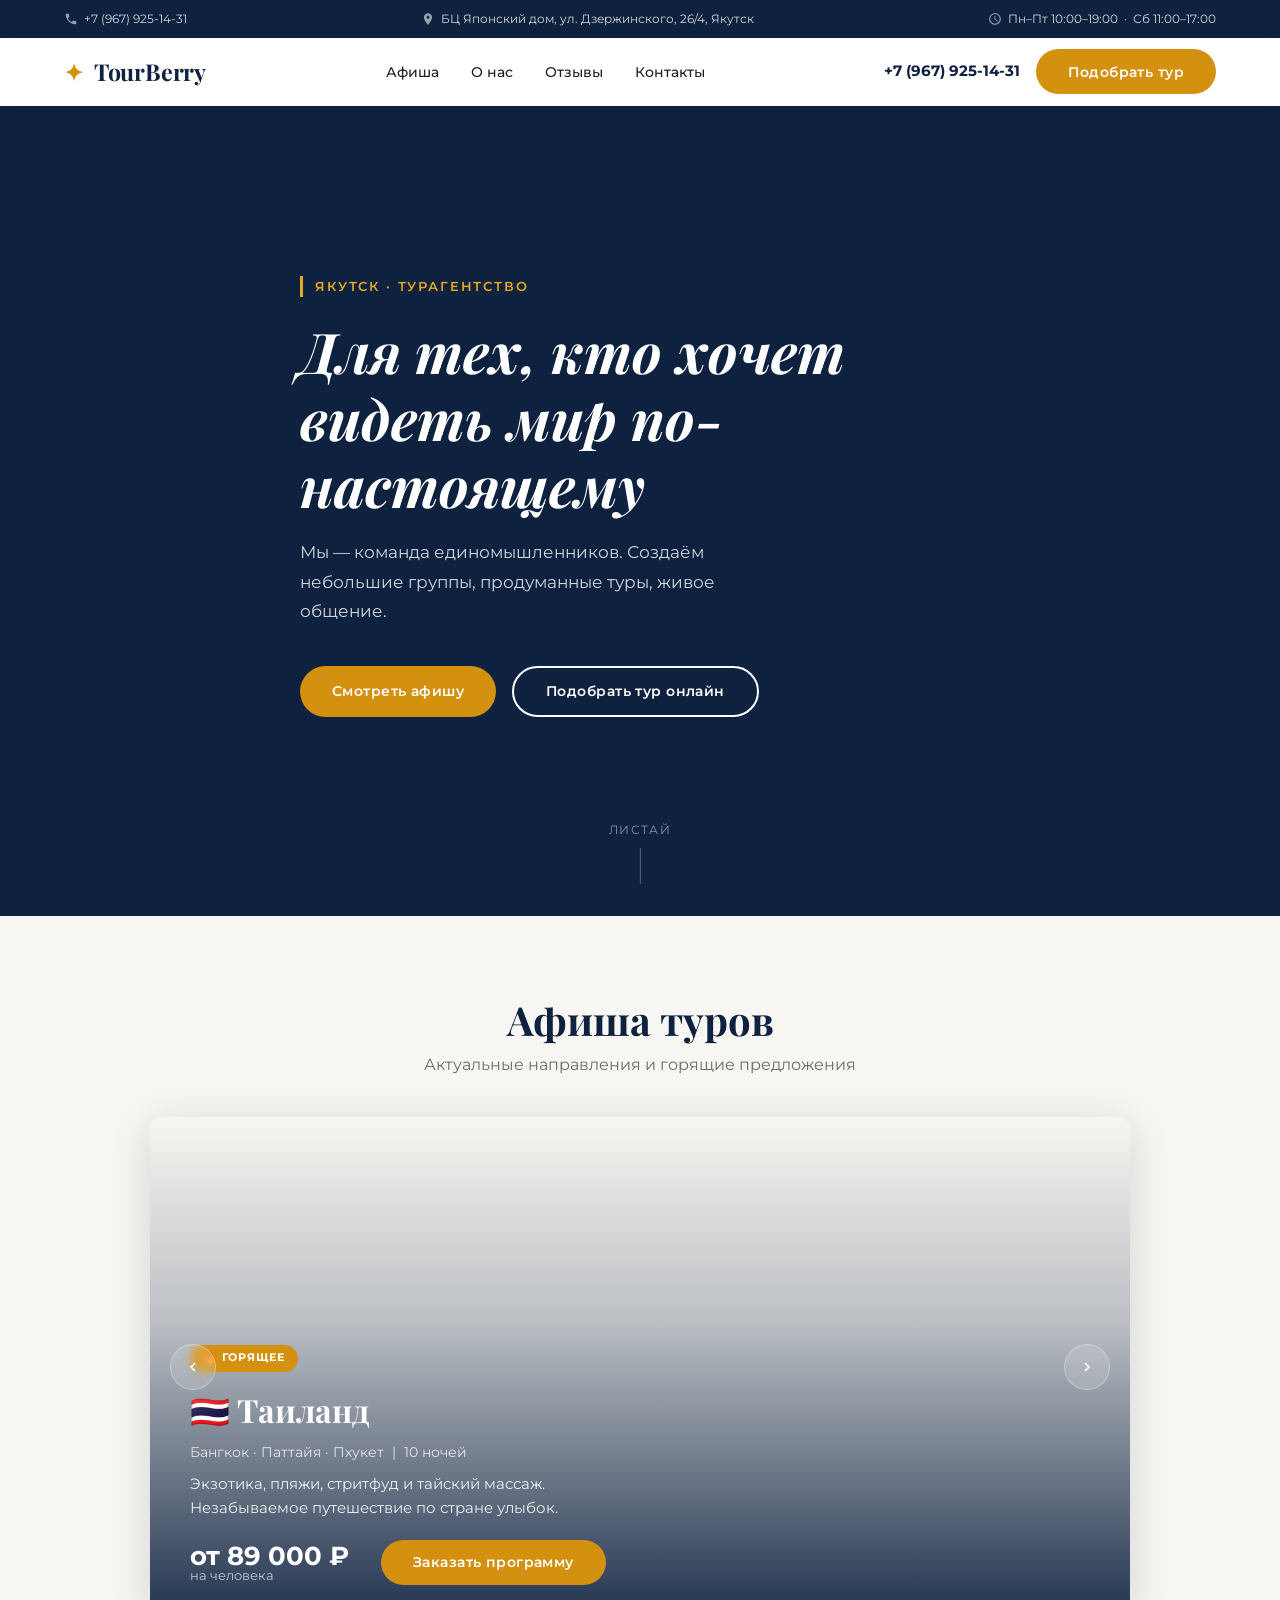
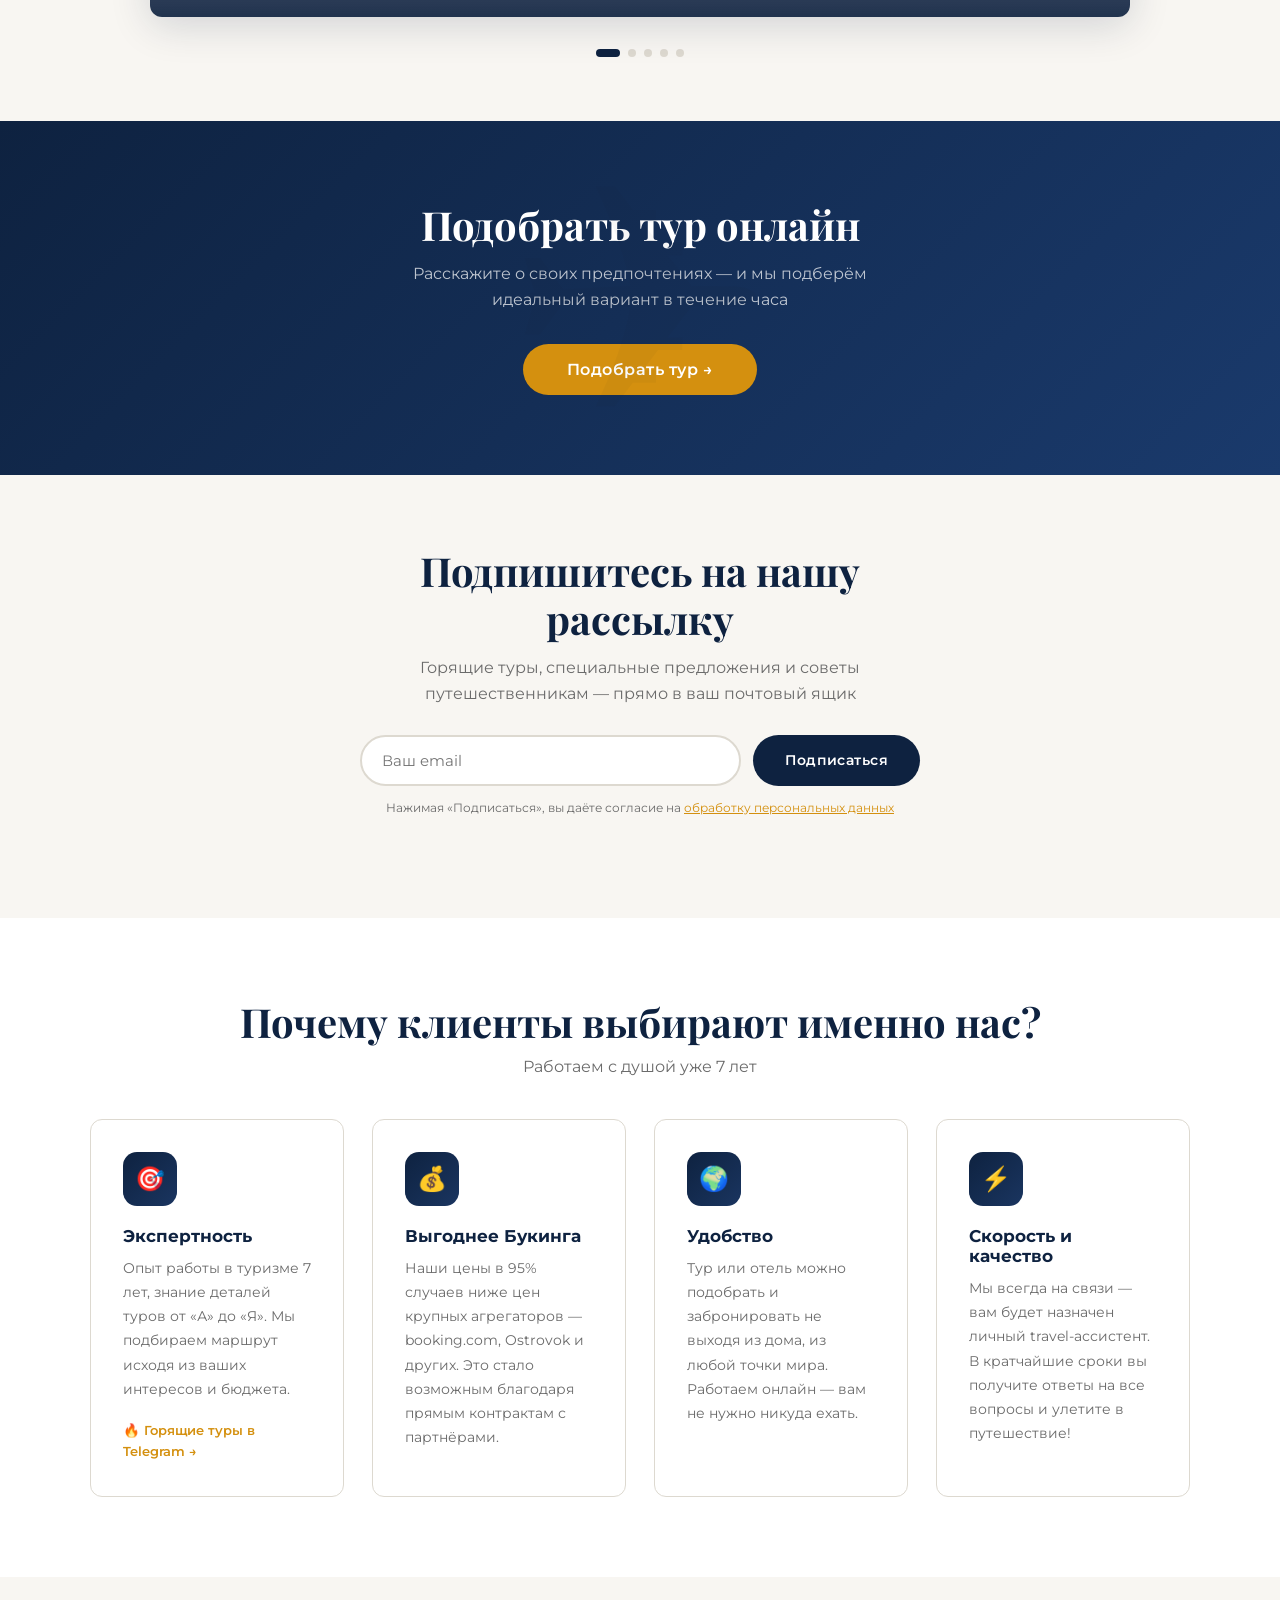
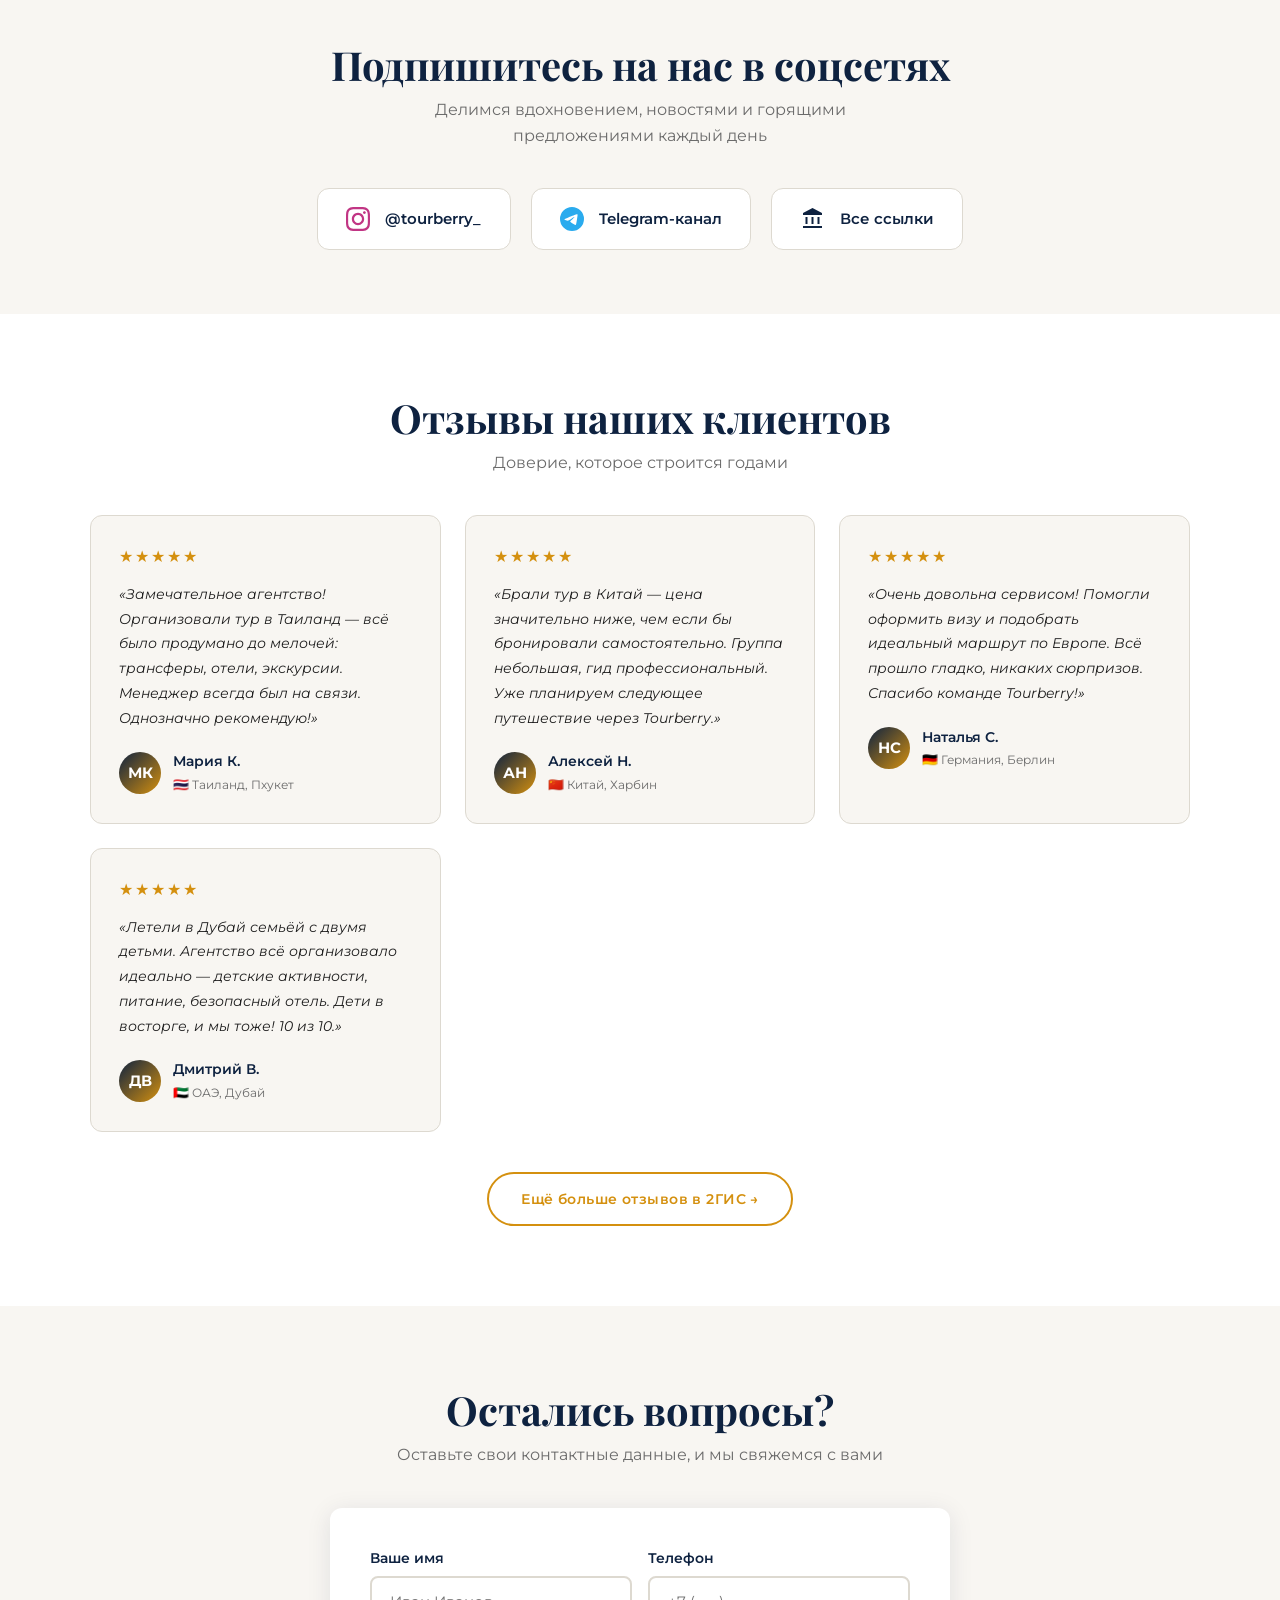
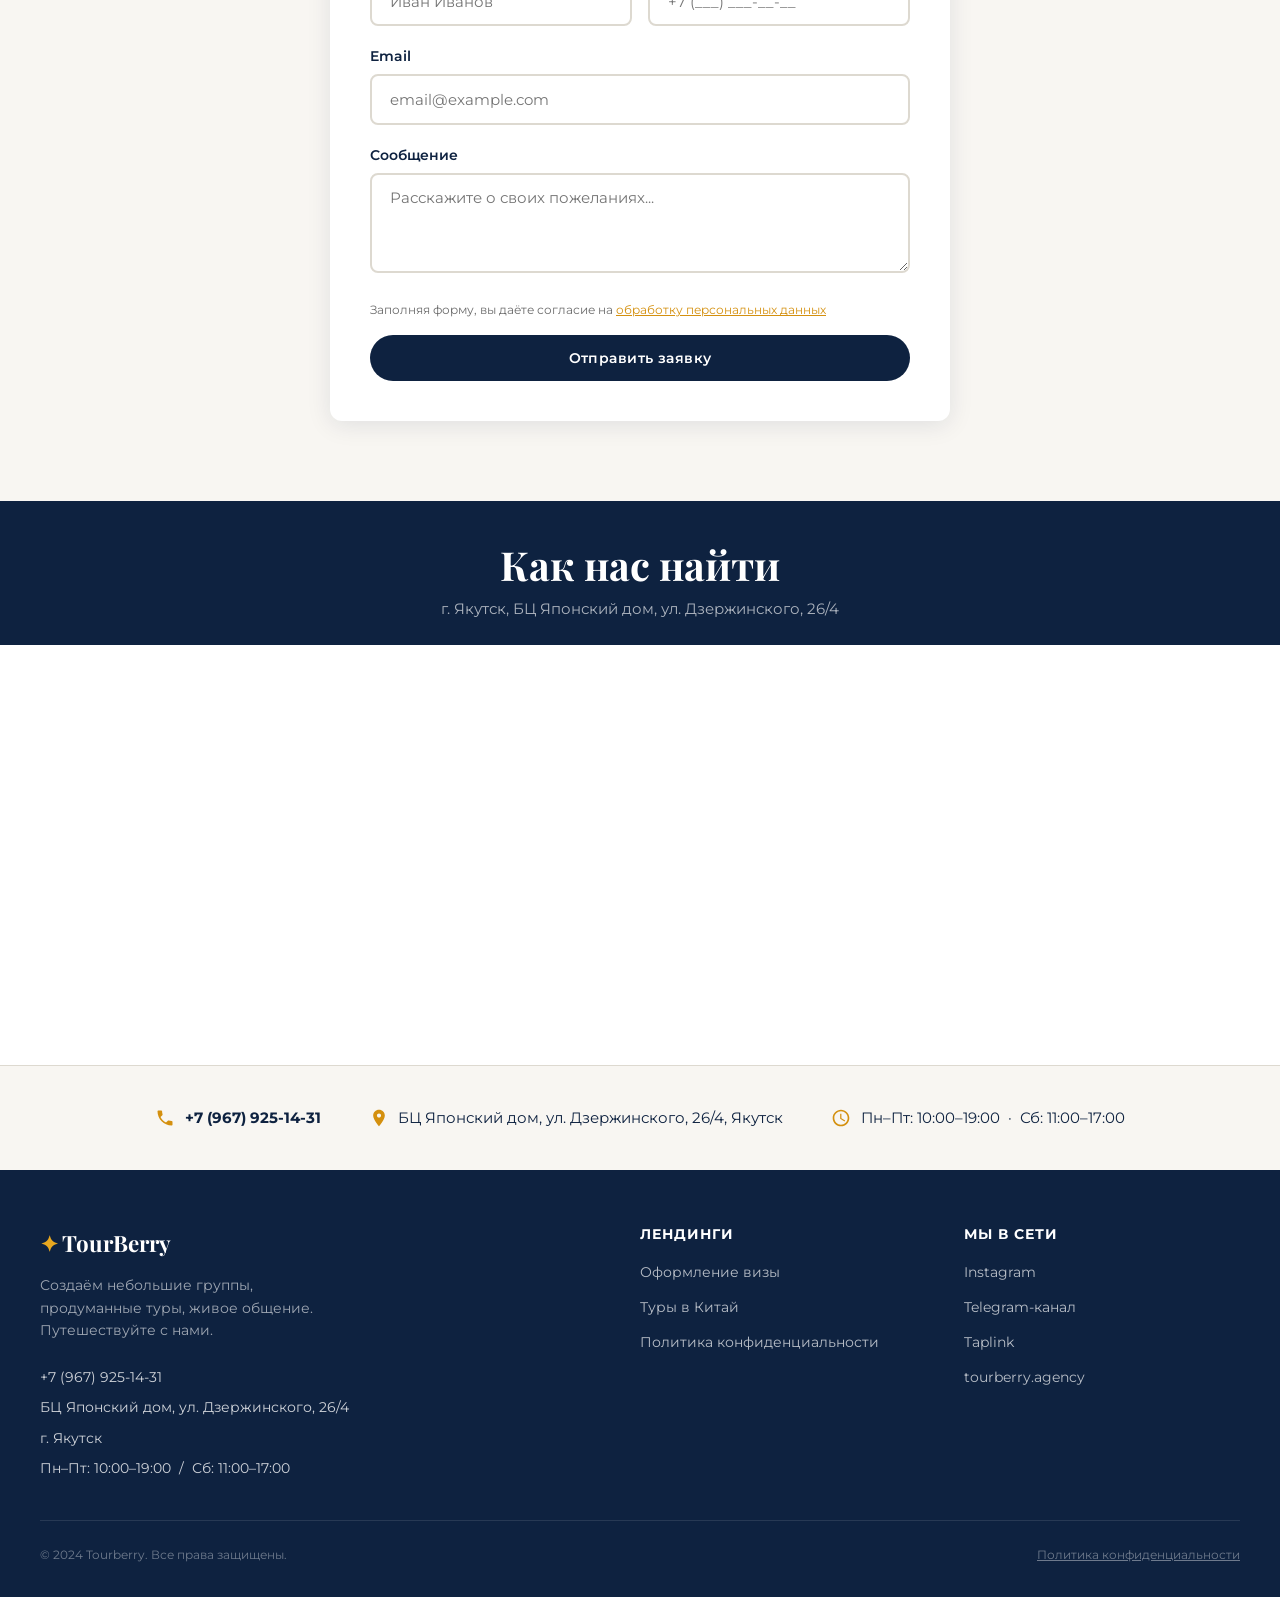
==== index.html @ c513f555 "Initial release: Tourberry travel agency website Full landing page with tour slider, booking modals," ====
<!DOCTYPE html>
<html lang="ru">
<head>
    <meta charset="UTF-8">
    <meta name="viewport" content="width=device-width, initial-scale=1.0">
    <title>Tourberry — Турагентство в Якутске</title>
    <meta name="description" content="Tourberry — турагентство в Якутске. Авторские туры, горящие предложения, личный travel-ассистент. Цены ниже Booking.com.">
    <meta name="keywords" content="турагентство Якутск, туры из Якутска, купить тур Якутск, горящие туры, Tourberry">
    <link rel="preconnect" href="https://fonts.googleapis.com">
    <link rel="preconnect" href="https://fonts.gstatic.com" crossorigin>
    <link href="https://fonts.googleapis.com/css2?family=Montserrat:ital,wght@0,300;0,400;0,500;0,600;0,700;0,800;1,400&family=Playfair+Display:ital,wght@0,400;0,600;0,700;1,400&display=swap" rel="stylesheet">
    <link rel="stylesheet" href="style.css">
    <style>
        /* ===== HERO ===== */
        #hero {
            position: relative;
            min-height: 90vh;
            display: flex;
            align-items: center;
            overflow: hidden;
            background: var(--navy);
        }
        .hero-bg {
            position: absolute;
            inset: 0;
            background-image: url('https://images.unsplash.com/photo-1476514525535-07fb3b4ae5f1?w=1920&q=80');
            background-size: cover;
            background-position: center;
            opacity: .38;
        }
        .hero-overlay {
            position: absolute;
            inset: 0;
            background: linear-gradient(135deg, rgba(14,34,64,.88) 0%, rgba(14,34,64,.35) 100%);
        }
        .hero-content {
            position: relative;
            z-index: 2;
            max-width: 1200px;
            margin: 0 auto;
            padding: 5rem 1.5rem 7rem;
        }
        .hero-eyebrow {
            display: inline-block;
            color: var(--gold-light);
            font-size: .82rem;
            font-weight: 600;
            letter-spacing: .14em;
            text-transform: uppercase;
            margin-bottom: 1.25rem;
            border-left: 3px solid var(--gold-light);
            padding-left: .75rem;
        }
        .hero-title { color: #fff; max-width: 680px; margin-bottom: 1.25rem; font-style: italic; }
        .hero-subtitle {
            color: rgba(255,255,255,.82);
            font-size: 1.05rem;
            max-width: 500px;
            margin-bottom: 2.5rem;
            font-weight: 400;
            line-height: 1.75;
        }
        .hero-btns { display: flex; flex-wrap: wrap; gap: 1rem; }
        .hero-scroll {
            position: absolute;
            bottom: 2rem;
            left: 50%;
            transform: translateX(-50%);
            color: rgba(255,255,255,.5);
            font-size: .72rem;
            letter-spacing: .12em;
            text-transform: uppercase;
            display: flex;
            flex-direction: column;
            align-items: center;
            gap: .5rem;
            z-index: 2;
            cursor: pointer;
        }
        .hero-scroll::after {
            content: '';
            width: 1px;
            height: 36px;
            background: rgba(255,255,255,.3);
            animation: scrollAnim 2s ease infinite;
        }
        @keyframes scrollAnim {
            0%   { transform: scaleY(0); transform-origin: top; }
            49%  { transform: scaleY(1); transform-origin: top; }
            50%  { transform: scaleY(1); transform-origin: bottom; }
            100% { transform: scaleY(0); transform-origin: bottom; }
        }

        /* ===== SLIDER ===== */
        #tours { padding: 5rem 0 4rem; background: var(--off-white); }
        .slider-container { max-width: 1200px; margin: 0 auto; padding: 0 1.5rem; }
        .slider-wrapper {
            position: relative;
            overflow: hidden;
            border-radius: var(--radius);
            box-shadow: var(--shadow-lg);
            max-width: 980px;
            margin: 0 auto 2rem;
        }
        .slides { display: flex; transition: transform .6s cubic-bezier(.25,.46,.45,.94); will-change: transform; }
        .slide { min-width: 100%; position: relative; height: 500px; overflow: hidden; }
        .slide-img {
            position: absolute;
            inset: 0;
            background-size: cover;
            background-position: center;
            transition: transform 8s ease;
        }
        .slider-wrapper:hover .slide-img { transform: scale(1.03); }
        .slide-overlay {
            position: absolute;
            inset: 0;
            background: linear-gradient(to top, rgba(14,34,64,.92) 0%, rgba(14,34,64,.25) 60%, transparent 100%);
        }
        .slide-content { position: absolute; bottom: 0; left: 0; right: 0; padding: 2rem 2.5rem; color: #fff; }
        .slide-tag {
            display: inline-block;
            background: var(--gold-btn);
            color: #fff;
            font-size: .7rem;
            font-weight: 700;
            letter-spacing: .08em;
            text-transform: uppercase;
            padding: .28rem .8rem;
            border-radius: 50px;
            margin-bottom: .8rem;
        }
        .slide-destination { font-size: 2rem; font-family: 'Playfair Display', serif; font-weight: 700; margin-bottom: .35rem; }
        .slide-meta { font-size: .86rem; opacity: .8; margin-bottom: .55rem; }
        .slide-desc { font-size: .95rem; opacity: .9; margin-bottom: 1.2rem; max-width: 460px; line-height: 1.6; }
        .slide-footer { display: flex; align-items: center; gap: 2rem; flex-wrap: wrap; }
        .slide-price { font-size: 1.6rem; font-weight: 700; line-height: 1; }
        .slide-price span { font-size: .82rem; font-weight: 400; opacity: .7; display: block; }
        .slider-prev, .slider-next {
            position: absolute;
            top: 50%;
            transform: translateY(-50%);
            width: 46px; height: 46px;
            border-radius: 50%;
            background: rgba(255,255,255,.15);
            border: 1px solid rgba(255,255,255,.3);
            color: #fff;
            display: flex;
            align-items: center;
            justify-content: center;
            cursor: pointer;
            z-index: 10;
            transition: background .2s;
            backdrop-filter: blur(4px);
        }
        .slider-prev:hover, .slider-next:hover { background: rgba(255,255,255,.3); }
        .slider-prev { left: 1.25rem; }
        .slider-next { right: 1.25rem; }
        .slider-dots { display: flex; justify-content: center; gap: .5rem; }
        .dot {
            width: 8px; height: 8px;
            border-radius: 50%;
            background: var(--border);
            cursor: pointer;
            transition: all .3s;
            border: none;
        }
        .dot.active { background: var(--navy); width: 24px; border-radius: 4px; }

        /* ===== FIND TOUR CTA ===== */
        #find-tour {
            background: linear-gradient(135deg, var(--navy) 0%, #1a3a6c 100%);
            padding: 5rem 1.5rem;
            text-align: center;
            position: relative;
            overflow: hidden;
        }
        #find-tour::before {
            content: '✈';
            position: absolute;
            font-size: 20rem;
            opacity: .03;
            top: 50%;
            left: 50%;
            transform: translate(-50%, -50%);
            pointer-events: none;
        }
        #find-tour h2 { color: #fff; margin-bottom: .75rem; }
        #find-tour p { color: rgba(255,255,255,.72); font-size: 1rem; margin-bottom: 2rem; max-width: 460px; margin-left: auto; margin-right: auto; }

        /* ===== NEWSLETTER ===== */
        #newsletter { padding: 4.5rem 1.5rem; background: var(--off-white); }
        .newsletter-inner { max-width: 560px; margin: 0 auto; text-align: center; }
        .newsletter-inner h2 { color: var(--navy); margin-bottom: .75rem; }
        .newsletter-inner > p { color: var(--muted); margin-bottom: 1.8rem; }
        .newsletter-form { display: flex; gap: .75rem; flex-wrap: wrap; }
        .newsletter-form input {
            flex: 1;
            min-width: 200px;
            padding: .85rem 1.25rem;
            border: 2px solid var(--border);
            border-radius: 50px;
            font-family: inherit;
            font-size: .95rem;
            outline: none;
            transition: border-color .2s;
            background: #fff;
        }
        .newsletter-form input:focus { border-color: var(--navy); }

        /* ===== WHY US ===== */
        #why-us { padding: 5rem 1.5rem; background: #fff; }
        .why-grid {
            max-width: 1100px;
            margin: 0 auto;
            display: grid;
            grid-template-columns: repeat(auto-fit, minmax(240px, 1fr));
            gap: 1.75rem;
        }
        .why-card {
            padding: 2rem;
            border-radius: var(--radius);
            border: 1px solid var(--border);
            transition: box-shadow .3s, transform .3s;
        }
        .why-card:hover { box-shadow: var(--shadow-lg); transform: translateY(-4px); }
        .why-icon {
            width: 54px; height: 54px;
            border-radius: 14px;
            background: linear-gradient(135deg, var(--navy), var(--navy-mid));
            display: flex;
            align-items: center;
            justify-content: center;
            margin-bottom: 1.25rem;
            font-size: 1.5rem;
        }
        .why-card h3 {
            color: var(--navy);
            margin-bottom: .6rem;
            font-family: 'Montserrat', sans-serif;
            font-size: 1.05rem;
            font-weight: 700;
        }
        .why-card p { color: var(--muted); font-size: .9rem; line-height: 1.68; }
        .why-cta { margin-top: 1rem; }
        .why-cta a {
            display: inline-flex;
            align-items: center;
            gap: .4rem;
            color: var(--gold-btn);
            font-size: .84rem;
            font-weight: 600;
            border-bottom: 1px solid transparent;
            transition: border-color .2s;
        }
        .why-cta a:hover { border-color: var(--gold-btn); }

        /* ===== SOCIAL ===== */
        #social { background: var(--off-white); padding: 4rem 1.5rem; text-align: center; }
        .social-cards { display: flex; gap: 1.25rem; justify-content: center; flex-wrap: wrap; margin-top: 2rem; }
        .social-card {
            display: flex;
            align-items: center;
            gap: .9rem;
            padding: 1.1rem 1.8rem;
            border-radius: var(--radius);
            border: 1px solid var(--border);
            background: #fff;
            transition: all .25s;
            font-weight: 600;
            color: var(--navy);
            font-size: .95rem;
        }
        .social-card:hover { box-shadow: var(--shadow); transform: translateY(-2px); }
        .social-card svg { width: 24px; height: 24px; flex-shrink: 0; }
        .social-card.instagram svg { fill: #c13584; }
        .social-card.telegram svg { fill: #2aabee; }

        /* ===== REVIEWS ===== */
        #reviews { padding: 5rem 1.5rem; background: #fff; }
        .reviews-grid {
            max-width: 1100px;
            margin: 0 auto 2.5rem;
            display: grid;
            grid-template-columns: repeat(auto-fit, minmax(260px, 1fr));
            gap: 1.5rem;
        }
        .review-card {
            padding: 1.75rem;
            border-radius: var(--radius);
            border: 1px solid var(--border);
            background: var(--off-white);
            transition: box-shadow .3s;
        }
        .review-card:hover { box-shadow: var(--shadow); }
        .review-stars { color: var(--gold-btn); font-size: 1rem; margin-bottom: .75rem; letter-spacing: 2px; }
        .review-text { color: var(--text); font-size: .9rem; line-height: 1.72; margin-bottom: 1.25rem; font-style: italic; }
        .review-author { display: flex; align-items: center; gap: .75rem; }
        .review-avatar {
            width: 42px; height: 42px;
            border-radius: 50%;
            background: linear-gradient(135deg, var(--navy), var(--gold-btn));
            display: flex;
            align-items: center;
            justify-content: center;
            color: #fff;
            font-weight: 700;
            font-size: .95rem;
            flex-shrink: 0;
        }
        .review-name { font-weight: 600; font-size: .9rem; color: var(--navy); }
        .review-dest { font-size: .78rem; color: var(--muted); margin-top: .1rem; }
        .reviews-more { text-align: center; }

        /* ===== CONTACT ===== */
        #contact { padding: 5rem 1.5rem; background: var(--off-white); }
        .contact-inner { max-width: 620px; margin: 0 auto; }
        .contact-form {
            background: #fff;
            padding: 2.5rem;
            border-radius: var(--radius);
            box-shadow: var(--shadow);
        }

        /* ===== MAP ===== */
        #map { height: 420px; }
        #map iframe { width: 100%; height: 100%; display: block; border: 0; }

        /* ===== CONTACT BAR ===== */
        .contact-bar {
            background: var(--off-white);
            border-top: 1px solid var(--border);
            padding: 2.5rem 1.5rem;
        }
        .contact-bar-inner {
            max-width: 1200px;
            margin: 0 auto;
            display: flex;
            flex-wrap: wrap;
            gap: 1.5rem 3rem;
            align-items: center;
            justify-content: center;
        }
        .contact-bar-item {
            display: flex;
            align-items: center;
            gap: .6rem;
            font-size: .95rem;
            color: var(--navy);
        }
        .contact-bar-item svg { width: 20px; height: 20px; color: var(--gold-btn); flex-shrink: 0; }
        .contact-bar-item strong { font-weight: 700; }

        @media (max-width: 768px) {
            .slide { height: 400px; }
            .slide-destination { font-size: 1.5rem; }
            .slide-content { padding: 1.5rem; }
            #hero { min-height: 80vh; }
            .hero-content { padding: 4rem 1.5rem 6rem; }
        }
    </style>
</head>
<body>

<!-- ===== TOP BAR ===== -->
<div class="top-bar">
    <div class="top-bar-inner">
        <div class="top-bar-group">
            <svg viewBox="0 0 24 24" fill="currentColor"><path d="M6.62 10.79c1.44 2.83 3.76 5.14 6.59 6.59l2.2-2.2c.27-.27.67-.36 1.02-.24 1.12.37 2.33.57 3.57.57.55 0 1 .45 1 1V20c0 .55-.45 1-1 1-9.39 0-17-7.61-17-17 0-.55.45-1 1-1h3.5c.55 0 1 .45 1 1 0 1.25.2 2.45.57 3.57.11.35.03.74-.25 1.02l-2.2 2.2z"/></svg>
            <a href="tel:+79679251431">+7 (967) 925-14-31</a>
        </div>
        <div class="top-bar-group">
            <svg viewBox="0 0 24 24" fill="currentColor"><path d="M12 2C8.13 2 5 5.13 5 9c0 5.25 7 13 7 13s7-7.75 7-13c0-3.87-3.13-7-7-7zm0 9.5c-1.38 0-2.5-1.12-2.5-2.5s1.12-2.5 2.5-2.5 2.5 1.12 2.5 2.5-1.12 2.5-2.5 2.5z"/></svg>
            <span>БЦ Японский дом, ул. Дзержинского, 26/4, Якутск</span>
        </div>
        <div class="top-bar-group">
            <svg viewBox="0 0 24 24" fill="currentColor"><path d="M11.99 2C6.47 2 2 6.48 2 12s4.47 10 9.99 10C17.52 22 22 17.52 22 12S17.52 2 11.99 2zM12 20c-4.42 0-8-3.58-8-8s3.58-8 8-8 8 3.58 8 8-3.58 8-8 8zm.5-13H11v6l5.25 3.15.75-1.23-4.5-2.67V7z"/></svg>
            <span>Пн–Пт 10:00–19:00 &nbsp;·&nbsp; Сб 11:00–17:00</span>
        </div>
    </div>
</div>

<!-- ===== NAVBAR ===== -->
<nav class="navbar">
    <div class="nav-inner">
        <a href="index.html" class="nav-logo">
            <span class="star">✦</span>&nbsp;TourBerry
        </a>
        <ul class="nav-links">
            <li><a href="#tours">Афиша</a></li>
            <li><a href="#why-us">О нас</a></li>
            <li><a href="#reviews">Отзывы</a></li>
            <li><a href="#contact">Контакты</a></li>
        </ul>
        <div class="nav-cta">
            <a href="tel:+79679251431" class="nav-phone">+7 (967) 925-14-31</a>
            <button class="btn btn-primary" onclick="openModal('tour-modal')">Подобрать тур</button>
        </div>
        <button class="hamburger" onclick="document.querySelector('.mobile-nav').classList.add('open')" aria-label="Меню">
            <span></span><span></span><span></span>
        </button>
    </div>
</nav>

<!-- ===== MOBILE NAV ===== -->
<div class="mobile-nav">
    <button class="close-btn" onclick="this.closest('.mobile-nav').classList.remove('open')" aria-label="Закрыть">✕</button>
    <a href="#tours" onclick="this.closest('.mobile-nav').classList.remove('open')">Афиша</a>
    <a href="#why-us" onclick="this.closest('.mobile-nav').classList.remove('open')">О нас</a>
    <a href="#reviews" onclick="this.closest('.mobile-nav').classList.remove('open')">Отзывы</a>
    <a href="#contact" onclick="this.closest('.mobile-nav').classList.remove('open')">Контакты</a>
    <a href="tel:+79679251431" class="btn btn-primary">Позвонить</a>
</div>

<!-- ===== HERO ===== -->
<section id="hero">
    <div class="hero-bg"></div>
    <div class="hero-overlay"></div>
    <div class="hero-content">
        <div class="hero-eyebrow">Якутск · Турагентство</div>
        <h1 class="hero-title">Для тех, кто хочет видеть мир по-настоящему</h1>
        <p class="hero-subtitle">Мы — команда единомышленников. Создаём небольшие группы, продуманные туры, живое общение.</p>
        <div class="hero-btns">
            <a href="#tours" class="btn btn-primary">Смотреть афишу</a>
            <button class="btn btn-outline" onclick="openModal('tour-modal')">Подобрать тур онлайн</button>
        </div>
    </div>
    <div class="hero-scroll" onclick="document.getElementById('tours').scrollIntoView({behavior:'smooth'})">Листай</div>
</section>

<!-- ===== TOURS SLIDER ===== -->
<section id="tours">
    <div class="slider-container">
        <div class="section-title">
            <h2>Афиша туров</h2>
            <p>Актуальные направления и горящие предложения</p>
        </div>
        <div class="slider-wrapper">
            <div class="slides" id="slides">

                <!-- Таиланд -->
                <div class="slide">
                    <div class="slide-img" style="background-image:url('https://images.unsplash.com/photo-1528360983277-13d401cdc186?w=1200&q=80')"></div>
                    <div class="slide-overlay"></div>
                    <div class="slide-content">
                        <span class="slide-tag">🔥 Горящее</span>
                        <div class="slide-destination">🇹🇭 Таиланд</div>
                        <div class="slide-meta">Бангкок · Паттайя · Пхукет &nbsp;|&nbsp; 10 ночей</div>
                        <div class="slide-desc">Экзотика, пляжи, стритфуд и тайский массаж. Незабываемое путешествие по стране улыбок.</div>
                        <div class="slide-footer">
                            <div class="slide-price">от 89 000 ₽ <span>на человека</span></div>
                            <button class="btn btn-primary" onclick="openOrderModal('🇹🇭 Таиланд — Бангкок & Паттайя')">Заказать программу</button>
                        </div>
                    </div>
                </div>

                <!-- Китай -->
                <div class="slide">
                    <div class="slide-img" style="background-image:url('https://images.unsplash.com/photo-1508804185872-d7badad00f7d?w=1200&q=80')"></div>
                    <div class="slide-overlay"></div>
                    <div class="slide-content">
                        <span class="slide-tag">⭐ Популярное</span>
                        <div class="slide-destination">🇨🇳 Китай</div>
                        <div class="slide-meta">Харбин · Пекин · Шанхай &nbsp;|&nbsp; 7 ночей</div>
                        <div class="slide-desc">Великая стена, Запретный город, аутентичная кухня и невероятная архитектура.</div>
                        <div class="slide-footer">
                            <div class="slide-price">от 65 000 ₽ <span>на человека</span></div>
                            <button class="btn btn-primary" onclick="openOrderModal('🇨🇳 Китай — Харбин & Пекин')">Заказать программу</button>
                        </div>
                    </div>
                </div>

                <!-- ОАЭ -->
                <div class="slide">
                    <div class="slide-img" style="background-image:url('https://images.unsplash.com/photo-1512453979798-5ea266f8880c?w=1200&q=80')"></div>
                    <div class="slide-overlay"></div>
                    <div class="slide-content">
                        <span class="slide-tag">✨ Люкс</span>
                        <div class="slide-destination">🇦🇪 ОАЭ</div>
                        <div class="slide-meta">Дубай · Абу-Даби &nbsp;|&nbsp; 8 ночей</div>
                        <div class="slide-desc">Небоскрёбы, роскошные пляжи, сафари в пустыне и шопинг мирового уровня.</div>
                        <div class="slide-footer">
                            <div class="slide-price">от 95 000 ₽ <span>на человека</span></div>
                            <button class="btn btn-primary" onclick="openOrderModal('🇦🇪 ОАЭ — Дубай & Абу-Даби')">Заказать программу</button>
                        </div>
                    </div>
                </div>

                <!-- Турция -->
                <div class="slide">
                    <div class="slide-img" style="background-image:url('https://images.unsplash.com/photo-1540541338287-41700207dee6?w=1200&q=80')"></div>
                    <div class="slide-overlay"></div>
                    <div class="slide-content">
                        <span class="slide-tag">🏖 Пляжный</span>
                        <div class="slide-destination">🇹🇷 Турция</div>
                        <div class="slide-meta">Анталья · Каппадокия &nbsp;|&nbsp; 10 ночей</div>
                        <div class="slide-desc">Лазурное побережье, воздушные шары над Каппадокией и богатейшая история цивилизаций.</div>
                        <div class="slide-footer">
                            <div class="slide-price">от 75 000 ₽ <span>на человека</span></div>
                            <button class="btn btn-primary" onclick="openOrderModal('🇹🇷 Турция — Анталья & Каппадокия')">Заказать программу</button>
                        </div>
                    </div>
                </div>

                <!-- Грузия -->
                <div class="slide">
                    <div class="slide-img" style="background-image:url('https://images.unsplash.com/photo-1562715994-8fe66a6aa4c6?w=1200&q=80')"></div>
                    <div class="slide-overlay"></div>
                    <div class="slide-content">
                        <span class="slide-tag">🍷 Гастро-тур</span>
                        <div class="slide-destination">🇬🇪 Грузия</div>
                        <div class="slide-meta">Тбилиси · Батуми · Казбеги &nbsp;|&nbsp; 7 ночей</div>
                        <div class="slide-desc">Хачапури, вино, горы Кавказа и радушный грузинский характер — путешествие для гурмана.</div>
                        <div class="slide-footer">
                            <div class="slide-price">от 45 000 ₽ <span>на человека</span></div>
                            <button class="btn btn-primary" onclick="openOrderModal('🇬🇪 Грузия — Тбилиси & Батуми')">Заказать программу</button>
                        </div>
                    </div>
                </div>

            </div><!-- /slides -->

            <button class="slider-prev" onclick="sliderPrev()" aria-label="Назад">
                <svg width="18" height="18" viewBox="0 0 24 24" fill="currentColor"><path d="M15.41 7.41L14 6l-6 6 6 6 1.41-1.41L10.83 12z"/></svg>
            </button>
            <button class="slider-next" onclick="sliderNext()" aria-label="Вперёд">
                <svg width="18" height="18" viewBox="0 0 24 24" fill="currentColor"><path d="M10 6L8.59 7.41 13.17 12l-4.58 4.59L10 18l6-6z"/></svg>
            </button>
        </div><!-- /slider-wrapper -->

        <div class="slider-dots" id="dots"></div>
    </div>
</section>

<!-- ===== FIND TOUR CTA ===== -->
<section id="find-tour">
    <h2>Подобрать тур онлайн</h2>
    <p>Расскажите о своих предпочтениях — и мы подберём идеальный вариант в течение часа</p>
    <button class="btn btn-primary" onclick="openModal('tour-modal')" style="font-size:1rem;padding:1rem 2.75rem;">
        Подобрать тур →
    </button>
</section>

<!-- ===== NEWSLETTER ===== -->
<section id="newsletter">
    <div class="newsletter-inner">
        <h2>Подпишитесь на нашу рассылку</h2>
        <p>Горящие туры, специальные предложения и советы путешественникам — прямо в ваш почтовый ящик</p>
        <form class="newsletter-form" id="newsletter-form" onsubmit="handleNewsletter(event)">
            <input type="email" placeholder="Ваш email" required autocomplete="email">
            <button type="submit" class="btn btn-navy">Подписаться</button>
        </form>
        <p class="consent-note">
            Нажимая «Подписаться», вы даёте согласие на <a href="privacy.html">обработку персональных данных</a>
        </p>
        <div class="success-msg" id="nl-success">Отлично! Вы подписались на нашу рассылку ✓</div>
    </div>
</section>

<!-- ===== WHY US ===== -->
<section id="why-us">
    <div class="section-title">
        <h2>Почему клиенты выбирают именно нас?</h2>
        <p>Работаем с душой уже 7 лет</p>
    </div>
    <div class="why-grid">
        <div class="why-card">
            <div class="why-icon">🎯</div>
            <h3>Экспертность</h3>
            <p>Опыт работы в туризме 7 лет, знание деталей туров от «А» до «Я». Мы подбираем маршрут исходя из ваших интересов и бюджета.</p>
            <div class="why-cta">
                <a href="https://t.me/tourberry" target="_blank" rel="noopener noreferrer">
                    🔥 Горящие туры в Telegram →
                </a>
            </div>
        </div>
        <div class="why-card">
            <div class="why-icon">💰</div>
            <h3>Выгоднее Букинга</h3>
            <p>Наши цены в 95% случаев ниже цен крупных агрегаторов — booking.com, Ostrovok и других. Это стало возможным благодаря прямым контрактам с партнёрами.</p>
        </div>
        <div class="why-card">
            <div class="why-icon">🌍</div>
            <h3>Удобство</h3>
            <p>Тур или отель можно подобрать и забронировать не выходя из дома, из любой точки мира. Работаем онлайн — вам не нужно никуда ехать.</p>
        </div>
        <div class="why-card">
            <div class="why-icon">⚡</div>
            <h3>Скорость и качество</h3>
            <p>Мы всегда на связи — вам будет назначен личный travel-ассистент. В кратчайшие сроки вы получите ответы на все вопросы и улетите в путешествие!</p>
        </div>
    </div>
</section>

<!-- ===== SOCIAL MEDIA ===== -->
<section id="social">
    <div class="section-title">
        <h2>Подпишитесь на нас в соцсетях</h2>
        <p>Делимся вдохновением, новостями и горящими предложениями каждый день</p>
    </div>
    <div class="social-cards">
        <a href="https://instagram.com/tourberry_" target="_blank" rel="noopener noreferrer" class="social-card instagram">
            <svg viewBox="0 0 24 24"><path d="M12 2.163c3.204 0 3.584.012 4.85.07 3.252.148 4.771 1.691 4.919 4.919.058 1.265.069 1.645.069 4.849 0 3.205-.012 3.584-.069 4.849-.149 3.225-1.664 4.771-4.919 4.919-1.266.058-1.644.07-4.85.07-3.204 0-3.584-.012-4.849-.07-3.26-.149-4.771-1.699-4.919-4.92-.058-1.265-.07-1.644-.07-4.849 0-3.204.013-3.583.07-4.849.149-3.227 1.664-4.771 4.919-4.919 1.266-.057 1.645-.069 4.849-.069zm0-2.163c-3.259 0-3.667.014-4.947.072-4.358.2-6.78 2.618-6.98 6.98-.059 1.281-.073 1.689-.073 4.948 0 3.259.014 3.668.072 4.948.2 4.358 2.618 6.78 6.98 6.98 1.281.058 1.689.072 4.948.072 3.259 0 3.668-.014 4.948-.072 4.354-.2 6.782-2.618 6.979-6.98.059-1.28.073-1.689.073-4.948 0-3.259-.014-3.667-.072-4.947-.196-4.354-2.617-6.78-6.979-6.98-1.281-.059-1.69-.073-4.949-.073zm0 5.838c-3.403 0-6.162 2.759-6.162 6.162s2.759 6.163 6.162 6.163 6.162-2.759 6.162-6.163c0-3.403-2.759-6.162-6.162-6.162zm0 10.162c-2.209 0-4-1.79-4-4 0-2.209 1.791-4 4-4s4 1.791 4 4c0 2.21-1.791 4-4 4zm6.406-11.845c-.796 0-1.441.645-1.441 1.44s.645 1.44 1.441 1.44c.795 0 1.439-.645 1.439-1.44s-.644-1.44-1.439-1.44z"/></svg>
            <span>@tourberry_</span>
        </a>
        <a href="https://t.me/tourberry" target="_blank" rel="noopener noreferrer" class="social-card telegram">
            <svg viewBox="0 0 24 24"><path d="M11.944 0A12 12 0 0 0 0 12a12 12 0 0 0 12 12 12 12 0 0 0 12-12A12 12 0 0 0 12 0a12 12 0 0 0-.056 0zm4.962 7.224c.1-.002.321.023.465.14a.506.506 0 0 1 .171.325c.016.093.036.306.02.472-.18 1.898-.962 6.502-1.36 8.627-.168.9-.499 1.201-.82 1.23-.696.065-1.225-.46-1.9-.902-1.056-.693-1.653-1.124-2.678-1.8-1.185-.78-.417-1.21.258-1.91.177-.184 3.247-2.977 3.307-3.23.007-.032.014-.15-.056-.212s-.174-.041-.249-.024c-.106.024-1.793 1.14-5.061 3.345-.48.33-.913.49-1.302.48-.428-.008-1.252-.241-1.865-.44-.752-.245-1.349-.374-1.297-.789.027-.216.325-.437.893-.663 3.498-1.524 5.83-2.529 6.998-3.014 3.332-1.386 4.025-1.627 4.476-1.635z"/></svg>
            <span>Telegram-канал</span>
        </a>
        <a href="https://taplink.cc/tourberry" target="_blank" rel="noopener noreferrer" class="social-card">
            <svg viewBox="0 0 24 24" fill="currentColor" width="24" height="24"><path d="M6.5 10h-2v7h2v-7zm6 0h-2v7h2v-7zm8.5 9H2v2h19v-2zm-2.5-9h-2v7h2v-7zM11.5 1L2 6v2h19V6l-9.5-5z"/></svg>
            <span>Все ссылки</span>
        </a>
    </div>
</section>

<!-- ===== REVIEWS ===== -->
<section id="reviews">
    <div class="section-title">
        <h2>Отзывы наших клиентов</h2>
        <p>Доверие, которое строится годами</p>
    </div>
    <div class="reviews-grid">
        <div class="review-card">
            <div class="review-stars">★★★★★</div>
            <p class="review-text">«Замечательное агентство! Организовали тур в Таиланд — всё было продумано до мелочей: трансферы, отели, экскурсии. Менеджер всегда был на связи. Однозначно рекомендую!»</p>
            <div class="review-author">
                <div class="review-avatar">МК</div>
                <div>
                    <div class="review-name">Мария К.</div>
                    <div class="review-dest">🇹🇭 Таиланд, Пхукет</div>
                </div>
            </div>
        </div>
        <div class="review-card">
            <div class="review-stars">★★★★★</div>
            <p class="review-text">«Брали тур в Китай — цена значительно ниже, чем если бы бронировали самостоятельно. Группа небольшая, гид профессиональный. Уже планируем следующее путешествие через Tourberry.»</p>
            <div class="review-author">
                <div class="review-avatar">АН</div>
                <div>
                    <div class="review-name">Алексей Н.</div>
                    <div class="review-dest">🇨🇳 Китай, Харбин</div>
                </div>
            </div>
        </div>
        <div class="review-card">
            <div class="review-stars">★★★★★</div>
            <p class="review-text">«Очень довольна сервисом! Помогли оформить визу и подобрать идеальный маршрут по Европе. Всё прошло гладко, никаких сюрпризов. Спасибо команде Tourberry!»</p>
            <div class="review-author">
                <div class="review-avatar">НС</div>
                <div>
                    <div class="review-name">Наталья С.</div>
                    <div class="review-dest">🇩🇪 Германия, Берлин</div>
                </div>
            </div>
        </div>
        <div class="review-card">
            <div class="review-stars">★★★★★</div>
            <p class="review-text">«Летели в Дубай семьёй с двумя детьми. Агентство всё организовало идеально — детские активности, питание, безопасный отель. Дети в восторге, и мы тоже! 10 из 10.»</p>
            <div class="review-author">
                <div class="review-avatar">ДВ</div>
                <div>
                    <div class="review-name">Дмитрий В.</div>
                    <div class="review-dest">🇦🇪 ОАЭ, Дубай</div>
                </div>
            </div>
        </div>
    </div>
    <div class="reviews-more">
        <a href="https://2gis.ru/yakutsk/search/tourberry" target="_blank" rel="noopener noreferrer" class="btn btn-gold-outline">
            Ещё больше отзывов в 2ГИС →
        </a>
    </div>
</section>

<!-- ===== CONTACT FORM ===== -->
<section id="contact">
    <div class="contact-inner">
        <div class="section-title">
            <h2>Остались вопросы?</h2>
            <p>Оставьте свои контактные данные, и мы свяжемся с вами</p>
        </div>
        <div class="contact-form">
            <form id="contact-form" onsubmit="handleContact(event)">
                <div class="form-row">
                    <div class="form-group">
                        <label for="c-name">Ваше имя</label>
                        <input id="c-name" type="text" placeholder="Иван Иванов" required autocomplete="name">
                    </div>
                    <div class="form-group">
                        <label for="c-phone">Телефон</label>
                        <input id="c-phone" type="tel" placeholder="+7 (___) ___-__-__" required autocomplete="tel">
                    </div>
                </div>
                <div class="form-group">
                    <label for="c-email">Email</label>
                    <input id="c-email" type="email" placeholder="email@example.com" autocomplete="email">
                </div>
                <div class="form-group">
                    <label for="c-msg">Сообщение</label>
                    <textarea id="c-msg" placeholder="Расскажите о своих пожеланиях..."></textarea>
                </div>
                <p class="consent-note" style="margin-bottom:1rem;">
                    Заполняя форму, вы даёте согласие на <a href="privacy.html">обработку персональных данных</a>
                </p>
                <button type="submit" class="btn btn-navy" style="width:100%;">
                    Отправить заявку
                </button>
                <div class="success-msg" id="contact-success">
                    Спасибо! Мы свяжемся с вами в ближайшее время. ✓
                </div>
            </form>
        </div>
    </div>
</section>

<!-- ===== YANDEX MAP ===== -->
<section>
    <div style="background:var(--navy);padding:2.5rem 1.5rem 1.5rem;text-align:center;">
        <h2 style="color:#fff;margin-bottom:.5rem;">Как нас найти</h2>
        <p style="color:rgba(255,255,255,.65);font-size:.95rem;">г. Якутск, БЦ Японский дом, ул. Дзержинского, 26/4</p>
    </div>
    <div id="map">
        <iframe
            src="https://yandex.ru/map-widget/v1/?text=%D0%AF%D0%BA%D1%83%D1%82%D1%81%D0%BA%2C+%D1%83%D0%BB%D0%B8%D1%86%D0%B0+%D0%94%D0%B7%D0%B5%D1%80%D0%B6%D0%B8%D0%BD%D1%81%D0%BA%D0%BE%D0%B3%D0%BE+26%2F4&z=17"
            allowfullscreen
            loading="lazy"
            title="Tourberry на карте Яндекс"
        ></iframe>
    </div>
</section>

<!-- ===== CONTACTS BAR ===== -->
<div class="contact-bar">
    <div class="contact-bar-inner">
        <div class="contact-bar-item">
            <svg viewBox="0 0 24 24" fill="currentColor"><path d="M6.62 10.79c1.44 2.83 3.76 5.14 6.59 6.59l2.2-2.2c.27-.27.67-.36 1.02-.24 1.12.37 2.33.57 3.57.57.55 0 1 .45 1 1V20c0 .55-.45 1-1 1-9.39 0-17-7.61-17-17 0-.55.45-1 1-1h3.5c.55 0 1 .45 1 1 0 1.25.2 2.45.57 3.57.11.35.03.74-.25 1.02l-2.2 2.2z"/></svg>
            <a href="tel:+79679251431"><strong>+7 (967) 925-14-31</strong></a>
        </div>
        <div class="contact-bar-item">
            <svg viewBox="0 0 24 24" fill="currentColor"><path d="M12 2C8.13 2 5 5.13 5 9c0 5.25 7 13 7 13s7-7.75 7-13c0-3.87-3.13-7-7-7zm0 9.5c-1.38 0-2.5-1.12-2.5-2.5s1.12-2.5 2.5-2.5 2.5 1.12 2.5 2.5-1.12 2.5-2.5 2.5z"/></svg>
            <span>БЦ Японский дом, ул. Дзержинского, 26/4, Якутск</span>
        </div>
        <div class="contact-bar-item">
            <svg viewBox="0 0 24 24" fill="currentColor"><path d="M11.99 2C6.47 2 2 6.48 2 12s4.47 10 9.99 10C17.52 22 22 17.52 22 12S17.52 2 11.99 2zm.01 18c-4.42 0-8-3.58-8-8s3.58-8 8-8 8 3.58 8 8-3.58 8-8 8zm.5-13H11v6l5.25 3.15.75-1.23-4.5-2.67V7z"/></svg>
            <span>Пн–Пт: 10:00–19:00 &nbsp;·&nbsp; Сб: 11:00–17:00</span>
        </div>
    </div>
</div>

<!-- ===== FOOTER ===== -->
<footer>
    <div class="footer-inner">
        <div>
            <div class="footer-logo"><span>✦</span> TourBerry</div>
            <p class="footer-tagline">Создаём небольшие группы, продуманные туры, живое общение. Путешествуйте с нами.</p>
            <div class="footer-contact">
                <a href="tel:+79679251431">+7 (967) 925-14-31</a>
                <span>БЦ Японский дом, ул. Дзержинского, 26/4</span>
                <span>г. Якутск</span>
                <span>Пн–Пт: 10:00–19:00 &nbsp;/&nbsp; Сб: 11:00–17:00</span>
            </div>
        </div>
        <div class="footer-col">
            <h4>Лендинги</h4>
            <ul class="footer-links">
                <li><a href="visa.html">Оформление визы</a></li>
                <li><a href="china.html">Туры в Китай</a></li>
                <li><a href="privacy.html">Политика конфиденциальности</a></li>
            </ul>
        </div>
        <div class="footer-col">
            <h4>Мы в сети</h4>
            <ul class="footer-links">
                <li><a href="https://instagram.com/tourberry_" target="_blank" rel="noopener noreferrer">Instagram</a></li>
                <li><a href="https://t.me/tourberry" target="_blank" rel="noopener noreferrer">Telegram-канал</a></li>
                <li><a href="https://taplink.cc/tourberry" target="_blank" rel="noopener noreferrer">Taplink</a></li>
                <li><a href="https://tourberry.agency">tourberry.agency</a></li>
            </ul>
        </div>
    </div>
    <div class="footer-bottom">
        <span>© 2024 Tourberry. Все права защищены.</span>
        <a href="privacy.html" style="color:inherit;text-decoration:underline;">Политика конфиденциальности</a>
    </div>
</footer>

<!-- ===== TOUR MODAL ===== -->
<div class="modal-backdrop" id="tour-modal" role="dialog" aria-modal="true" aria-labelledby="tour-modal-title">
    <div class="modal">
        <button class="modal-close" onclick="closeModal('tour-modal')" aria-label="Закрыть">✕</button>
        <h3 id="tour-modal-title">Подобрать тур онлайн</h3>
        <p>Заполните форму — мы подберём идеальный вариант в течение часа и свяжемся с вами</p>
        <form id="tour-form" onsubmit="handleTourForm(event)">
            <div class="form-group">
                <label>Направление</label>
                <select required>
                    <option value="">Выберите направление</option>
                    <option>Таиланд</option>
                    <option>Китай</option>
                    <option>ОАЭ</option>
                    <option>Турция</option>
                    <option>Грузия</option>
                    <option>Вьетнам</option>
                    <option>Мальдивы</option>
                    <option>Европа</option>
                    <option>Другое</option>
                </select>
            </div>
            <div class="form-row">
                <div class="form-group">
                    <label>Желаемая дата вылета</label>
                    <input type="date" id="tour-date">
                </div>
                <div class="form-group">
                    <label>Количество туристов</label>
                    <select>
                        <option>1 человек</option>
                        <option selected>2 человека</option>
                        <option>3 человека</option>
                        <option>4 человека</option>
                        <option>5+ человек</option>
                    </select>
                </div>
            </div>
            <div class="form-group">
                <label>Бюджет на человека</label>
                <select>
                    <option>До 50 000 ₽</option>
                    <option>50 000 – 100 000 ₽</option>
                    <option>100 000 – 200 000 ₽</option>
                    <option>Свыше 200 000 ₽</option>
                </select>
            </div>
            <div class="form-row">
                <div class="form-group">
                    <label>Ваше имя</label>
                    <input type="text" placeholder="Иван" required>
                </div>
                <div class="form-group">
                    <label>Телефон</label>
                    <input type="tel" placeholder="+7 (___) ___-__-__" required>
                </div>
            </div>
            <p class="consent-note" style="margin-bottom:1rem;">
                Нажимая «Найти тур», вы даёте согласие на <a href="privacy.html">обработку персональных данных</a>
            </p>
            <button type="submit" class="btn btn-primary" style="width:100%;font-size:1rem;">
                Найти тур →
            </button>
            <div class="success-msg" id="tour-success">
                Заявка принята! Наш менеджер свяжется с вами в течение часа. ✓
            </div>
        </form>
    </div>
</div>

<!-- ===== ORDER MODAL ===== -->
<div class="modal-backdrop" id="order-modal" role="dialog" aria-modal="true" aria-labelledby="order-modal-title">
    <div class="modal">
        <button class="modal-close" onclick="closeModal('order-modal')" aria-label="Закрыть">✕</button>
        <h3 id="order-modal-title">Заказать программу</h3>
        <p id="order-tour-label" style="color:var(--gold-btn);font-weight:700;margin-bottom:1rem;font-size:.95rem;"></p>
        <form id="order-form" onsubmit="handleOrderForm(event)">
            <div class="form-row">
                <div class="form-group">
                    <label>Имя</label>
                    <input type="text" placeholder="Иван" required>
                </div>
                <div class="form-group">
                    <label>Телефон</label>
                    <input type="tel" placeholder="+7 (___) ___-__-__" required>
                </div>
            </div>
            <div class="form-group">
                <label>Количество туристов</label>
                <select>
                    <option>1 человек</option>
                    <option selected>2 человека</option>
                    <option>3 человека</option>
                    <option>4+ человек</option>
                </select>
            </div>
            <div class="form-group">
                <label>Пожелания</label>
                <textarea placeholder="Расскажите о своих предпочтениях, датах поездки..."></textarea>
            </div>
            <p class="consent-note" style="margin-bottom:1rem;">
                Заполняя форму, вы даёте согласие на <a href="privacy.html">обработку персональных данных</a>
            </p>
            <button type="submit" class="btn btn-primary" style="width:100%;font-size:1rem;">
                Отправить заявку
            </button>
            <div class="success-msg" id="order-success">
                Заявка принята! Наш менеджер свяжется с вами в ближайшее время. ✓
            </div>
        </form>
    </div>
</div>

<!-- ===== SCROLL TOP ===== -->
<button class="scroll-top" id="scroll-top" onclick="window.scrollTo({top:0,behavior:'smooth'})" aria-label="Наверх">
    <svg width="20" height="20" viewBox="0 0 24 24" fill="currentColor"><path d="M7.41 15.41L12 10.83l4.59 4.58L18 14l-6-6-6 6z"/></svg>
</button>

<script>
    /* ===== SLIDER ===== */
    let current = 0;
    const slidesEl = document.getElementById('slides');
    const total = slidesEl.children.length;
    const dotsEl = document.getElementById('dots');
    let timer;

    for (let i = 0; i < total; i++) {
        const d = document.createElement('button');
        d.className = 'dot' + (i === 0 ? ' active' : '');
        d.setAttribute('aria-label', 'Слайд ' + (i+1));
        d.onclick = () => { goTo(i); restart(); };
        dotsEl.appendChild(d);
    }

    function goTo(n) {
        current = ((n % total) + total) % total;
        slidesEl.style.transform = `translateX(-${current * 100}%)`;
        document.querySelectorAll('.dot').forEach((d, i) => d.classList.toggle('active', i === current));
    }

    function sliderNext() { goTo(current + 1); restart(); }
    function sliderPrev() { goTo(current - 1); restart(); }

    function restart() {
        clearInterval(timer);
        timer = setInterval(() => goTo(current + 1), 5000);
    }
    restart();

    /* Touch swipe */
    let tx = 0;
    slidesEl.addEventListener('touchstart', e => tx = e.touches[0].clientX, { passive: true });
    slidesEl.addEventListener('touchend', e => {
        const dx = tx - e.changedTouches[0].clientX;
        if (Math.abs(dx) > 40) { dx > 0 ? sliderNext() : sliderPrev(); }
    });

    /* ===== MODALS ===== */
    function openModal(id) {
        document.getElementById(id).classList.add('open');
        document.body.style.overflow = 'hidden';
    }
    function closeModal(id) {
        document.getElementById(id).classList.remove('open');
        document.body.style.overflow = '';
    }
    function openOrderModal(name) {
        document.getElementById('order-tour-label').textContent = name;
        openModal('order-modal');
    }

    document.querySelectorAll('.modal-backdrop').forEach(b => {
        b.addEventListener('click', e => { if (e.target === b) { b.classList.remove('open'); document.body.style.overflow = ''; } });
    });
    document.addEventListener('keydown', e => {
        if (e.key === 'Escape') {
            document.querySelectorAll('.modal-backdrop.open').forEach(b => b.classList.remove('open'));
            document.body.style.overflow = '';
        }
    });

    /* ===== FORMS ===== */
    function submitForm(formId, successId, delay = 700) {
        const form = document.getElementById(formId);
        const btn = form ? form.querySelector('button[type="submit"]') : null;
        if (btn) { btn.textContent = 'Отправка...'; btn.disabled = true; }
        setTimeout(() => {
            if (btn) btn.style.display = 'none';
            const s = document.getElementById(successId);
            if (s) s.style.display = 'block';
        }, delay);
    }

    function handleNewsletter(e) {
        e.preventDefault();
        document.getElementById('newsletter-form').style.display = 'none';
        document.getElementById('nl-success').style.display = 'block';
    }
    function handleContact(e) {
        e.preventDefault();
        submitForm('contact-form', 'contact-success');
    }
    function handleTourForm(e) {
        e.preventDefault();
        submitForm('tour-form', 'tour-success');
    }
    function handleOrderForm(e) {
        e.preventDefault();
        submitForm('order-form', 'order-success');
    }

    /* ===== SCROLL TOP ===== */
    const stBtn = document.getElementById('scroll-top');
    window.addEventListener('scroll', () => stBtn.classList.toggle('visible', window.scrollY > 500), { passive: true });

    /* ===== SET MIN DATE ===== */
    const dateInput = document.getElementById('tour-date');
    if (dateInput) dateInput.min = new Date().toISOString().split('T')[0];
</script>
</body>
</html>
---- style.css ----
/* ===== RESET & BASE ===== */
*, *::before, *::after { box-sizing: border-box; margin: 0; padding: 0; }
html { scroll-behavior: smooth; }
body {
    font-family: 'Montserrat', sans-serif;
    color: #1f1f1f;
    background: #fff;
    line-height: 1.6;
}
img { max-width: 100%; display: block; }
a { text-decoration: none; color: inherit; }
button { cursor: pointer; border: none; background: none; font-family: inherit; }

/* ===== VARIABLES ===== */
:root {
    --navy: #0e2240;
    --navy-mid: #1a3560;
    --gold: #c8860a;
    --gold-light: #e8a820;
    --gold-btn: #d4900f;
    --off-white: #f8f6f2;
    --light: #f0eed9;
    --border: #ddd9d0;
    --text: #1f1f1f;
    --muted: #6b6b6b;
    --white: #fff;
    --radius: 12px;
    --shadow: 0 4px 24px rgba(14,34,64,.10);
    --shadow-lg: 0 8px 40px rgba(14,34,64,.16);
}

/* ===== TYPOGRAPHY ===== */
h1, h2, h3, h4 { font-family: 'Playfair Display', serif; line-height: 1.2; }
h1 { font-size: clamp(2rem, 5vw, 3.5rem); }
h2 { font-size: clamp(1.6rem, 4vw, 2.5rem); }
h3 { font-size: clamp(1.1rem, 3vw, 1.5rem); }

.section-title { text-align: center; margin-bottom: 2.5rem; }
.section-title h2 { color: var(--navy); margin-bottom: .5rem; }
.section-title p { color: var(--muted); font-size: 1rem; max-width: 500px; margin: 0 auto; }

/* ===== BUTTONS ===== */
.btn {
    display: inline-block;
    padding: .85rem 2rem;
    border-radius: 50px;
    font-family: 'Montserrat', sans-serif;
    font-weight: 600;
    font-size: .9rem;
    letter-spacing: .03em;
    transition: all .25s ease;
    cursor: pointer;
    border: none;
    text-align: center;
}
.btn-primary { background: var(--gold-btn); color: #fff; }
.btn-primary:hover { background: var(--gold); transform: translateY(-2px); box-shadow: 0 4px 16px rgba(200,134,10,.4); }
.btn-outline { border: 2px solid #fff; color: #fff; background: transparent; }
.btn-outline:hover { background: rgba(255,255,255,.15); transform: translateY(-2px); }
.btn-navy { background: var(--navy); color: #fff; }
.btn-navy:hover { background: var(--navy-mid); transform: translateY(-2px); box-shadow: var(--shadow); }
.btn-gold-outline { border: 2px solid var(--gold-btn); color: var(--gold-btn); background: transparent; }
.btn-gold-outline:hover { background: var(--gold-btn); color: #fff; transform: translateY(-2px); }

/* ===== TOP BAR ===== */
.top-bar {
    background: var(--navy);
    color: rgba(255,255,255,.82);
    font-size: .78rem;
    padding: .55rem 0;
}
.top-bar-inner {
    max-width: 1200px;
    margin: 0 auto;
    padding: 0 1.5rem;
    display: flex;
    flex-wrap: wrap;
    gap: .6rem 2rem;
    align-items: center;
    justify-content: space-between;
}
.top-bar-group { display: flex; align-items: center; gap: .4rem; }
.top-bar-group svg { width: 14px; height: 14px; flex-shrink: 0; opacity: .7; }
.top-bar a:hover { color: var(--gold-light); }

/* ===== NAVBAR ===== */
.navbar {
    position: sticky;
    top: 0;
    z-index: 100;
    background: #fff;
    box-shadow: 0 2px 12px rgba(14,34,64,.08);
}
.nav-inner {
    max-width: 1200px;
    margin: 0 auto;
    padding: 0 1.5rem;
    display: flex;
    align-items: center;
    justify-content: space-between;
    height: 68px;
}
.nav-logo {
    display: flex;
    align-items: center;
    gap: .4rem;
    font-family: 'Playfair Display', serif;
    font-size: 1.45rem;
    font-weight: 700;
    color: var(--navy);
    letter-spacing: -.01em;
}
.nav-logo .star { color: var(--gold-btn); }
.nav-links { display: flex; gap: 2rem; list-style: none; }
.nav-links a { font-size: .9rem; font-weight: 500; color: var(--text); transition: color .2s; }
.nav-links a:hover { color: var(--gold-btn); }
.nav-cta { display: flex; gap: 1rem; align-items: center; }
.nav-phone { font-weight: 700; color: var(--navy); font-size: .95rem; white-space: nowrap; }
.hamburger { display: none; flex-direction: column; gap: 5px; padding: 5px; cursor: pointer; }
.hamburger span { display: block; width: 24px; height: 2px; background: var(--navy); border-radius: 2px; transition: all .3s; }

/* ===== MOBILE NAV ===== */
.mobile-nav {
    display: none;
    position: fixed;
    inset: 0;
    background: var(--navy);
    z-index: 200;
    flex-direction: column;
    align-items: center;
    justify-content: center;
    gap: 2rem;
}
.mobile-nav.open { display: flex; }
.mobile-nav a { color: #fff; font-size: 1.5rem; font-weight: 600; }
.mobile-nav .close-btn {
    position: absolute;
    top: 1.5rem;
    right: 1.5rem;
    color: #fff;
    font-size: 2rem;
    background: none;
    border: none;
    cursor: pointer;
    line-height: 1;
}

/* ===== FORMS ===== */
.form-group { margin-bottom: 1.25rem; }
.form-group label { display: block; font-size: .85rem; font-weight: 600; color: var(--navy); margin-bottom: .4rem; }
.form-group input,
.form-group textarea,
.form-group select {
    width: 100%;
    padding: .85rem 1.1rem;
    border: 2px solid var(--border);
    border-radius: 8px;
    font-family: inherit;
    font-size: .95rem;
    outline: none;
    transition: border-color .2s;
    background: #fff;
    color: var(--text);
    appearance: auto;
}
.form-group input:focus,
.form-group textarea:focus,
.form-group select:focus { border-color: var(--navy); }
.form-group textarea { resize: vertical; min-height: 100px; }
.form-row { display: grid; grid-template-columns: 1fr 1fr; gap: 1rem; }

.consent-note { font-size: .75rem; color: var(--muted); margin-top: .75rem; }
.consent-note a { color: var(--gold-btn); text-decoration: underline; }

.success-msg {
    display: none;
    text-align: center;
    padding: 1.25rem;
    background: #e8f5e9;
    border-radius: var(--radius);
    color: #2e7d32;
    font-weight: 500;
    margin-top: 1rem;
    font-size: .9rem;
}

/* ===== MODAL ===== */
.modal-backdrop {
    display: none;
    position: fixed;
    inset: 0;
    background: rgba(14,34,64,.65);
    z-index: 500;
    align-items: center;
    justify-content: center;
    padding: 1.5rem;
    backdrop-filter: blur(3px);
}
.modal-backdrop.open { display: flex; }
.modal {
    background: #fff;
    border-radius: 16px;
    max-width: 560px;
    width: 100%;
    padding: 2.5rem;
    position: relative;
    box-shadow: 0 20px 60px rgba(0,0,0,.25);
    max-height: 90vh;
    overflow-y: auto;
}
.modal-close {
    position: absolute;
    top: 1.25rem;
    right: 1.25rem;
    width: 36px;
    height: 36px;
    display: flex;
    align-items: center;
    justify-content: center;
    border-radius: 50%;
    background: var(--off-white);
    cursor: pointer;
    font-size: 1.2rem;
    color: var(--muted);
    transition: background .2s;
    border: none;
    line-height: 1;
}
.modal-close:hover { background: var(--border); }
.modal h3 { color: var(--navy); margin-bottom: .5rem; font-size: 1.4rem; }
.modal > p { color: var(--muted); font-size: .9rem; margin-bottom: 1.5rem; }

/* ===== FOOTER ===== */
footer { background: var(--navy); color: rgba(255,255,255,.8); padding: 3.5rem 1.5rem 2rem; }
.footer-inner {
    max-width: 1200px;
    margin: 0 auto;
    display: grid;
    grid-template-columns: 2fr 1fr 1fr;
    gap: 3rem;
    padding-bottom: 2.5rem;
    border-bottom: 1px solid rgba(255,255,255,.1);
}
.footer-logo { font-family: 'Playfair Display', serif; font-size: 1.4rem; font-weight: 700; color: #fff; margin-bottom: .75rem; }
.footer-logo span { color: var(--gold-light); }
.footer-tagline { font-size: .88rem; color: rgba(255,255,255,.6); line-height: 1.6; margin-bottom: 1.5rem; max-width: 300px; }
.footer-contact { font-size: .88rem; display: flex; flex-direction: column; gap: .5rem; }
.footer-contact a { color: rgba(255,255,255,.8); }
.footer-contact a:hover { color: var(--gold-light); }
.footer-col h4 {
    color: #fff;
    font-size: .85rem;
    font-weight: 700;
    letter-spacing: .07em;
    text-transform: uppercase;
    margin-bottom: 1rem;
    font-family: 'Montserrat', sans-serif;
}
.footer-links { list-style: none; display: flex; flex-direction: column; gap: .6rem; }
.footer-links a { font-size: .88rem; color: rgba(255,255,255,.7); transition: color .2s; }
.footer-links a:hover { color: var(--gold-light); }
.footer-bottom {
    max-width: 1200px;
    margin: 1.5rem auto 0;
    display: flex;
    justify-content: space-between;
    align-items: center;
    flex-wrap: wrap;
    gap: 1rem;
    font-size: .78rem;
    color: rgba(255,255,255,.4);
}

/* ===== SCROLL TOP ===== */
.scroll-top {
    position: fixed;
    bottom: 2rem;
    right: 2rem;
    width: 46px;
    height: 46px;
    border-radius: 50%;
    background: var(--navy);
    color: #fff;
    display: flex;
    align-items: center;
    justify-content: center;
    cursor: pointer;
    box-shadow: var(--shadow);
    opacity: 0;
    transform: translateY(10px);
    transition: all .3s;
    z-index: 90;
    border: none;
}
.scroll-top.visible { opacity: 1; transform: translateY(0); }
.scroll-top:hover { background: var(--navy-mid); }

/* ===== RESPONSIVE ===== */
@media (max-width: 900px) {
    .footer-inner { grid-template-columns: 1fr 1fr; }
    .footer-inner > :first-child { grid-column: 1 / -1; }
}
@media (max-width: 768px) {
    .nav-links, .nav-cta { display: none; }
    .hamburger { display: flex; }
    .top-bar-inner { justify-content: center; gap: .4rem 1rem; }
    .form-row { grid-template-columns: 1fr; }
    .footer-inner { grid-template-columns: 1fr; gap: 2rem; }
    .modal { padding: 1.75rem 1.25rem; }
}
@media (max-width: 480px) {
    .btn { padding: .75rem 1.5rem; font-size: .85rem; }
}
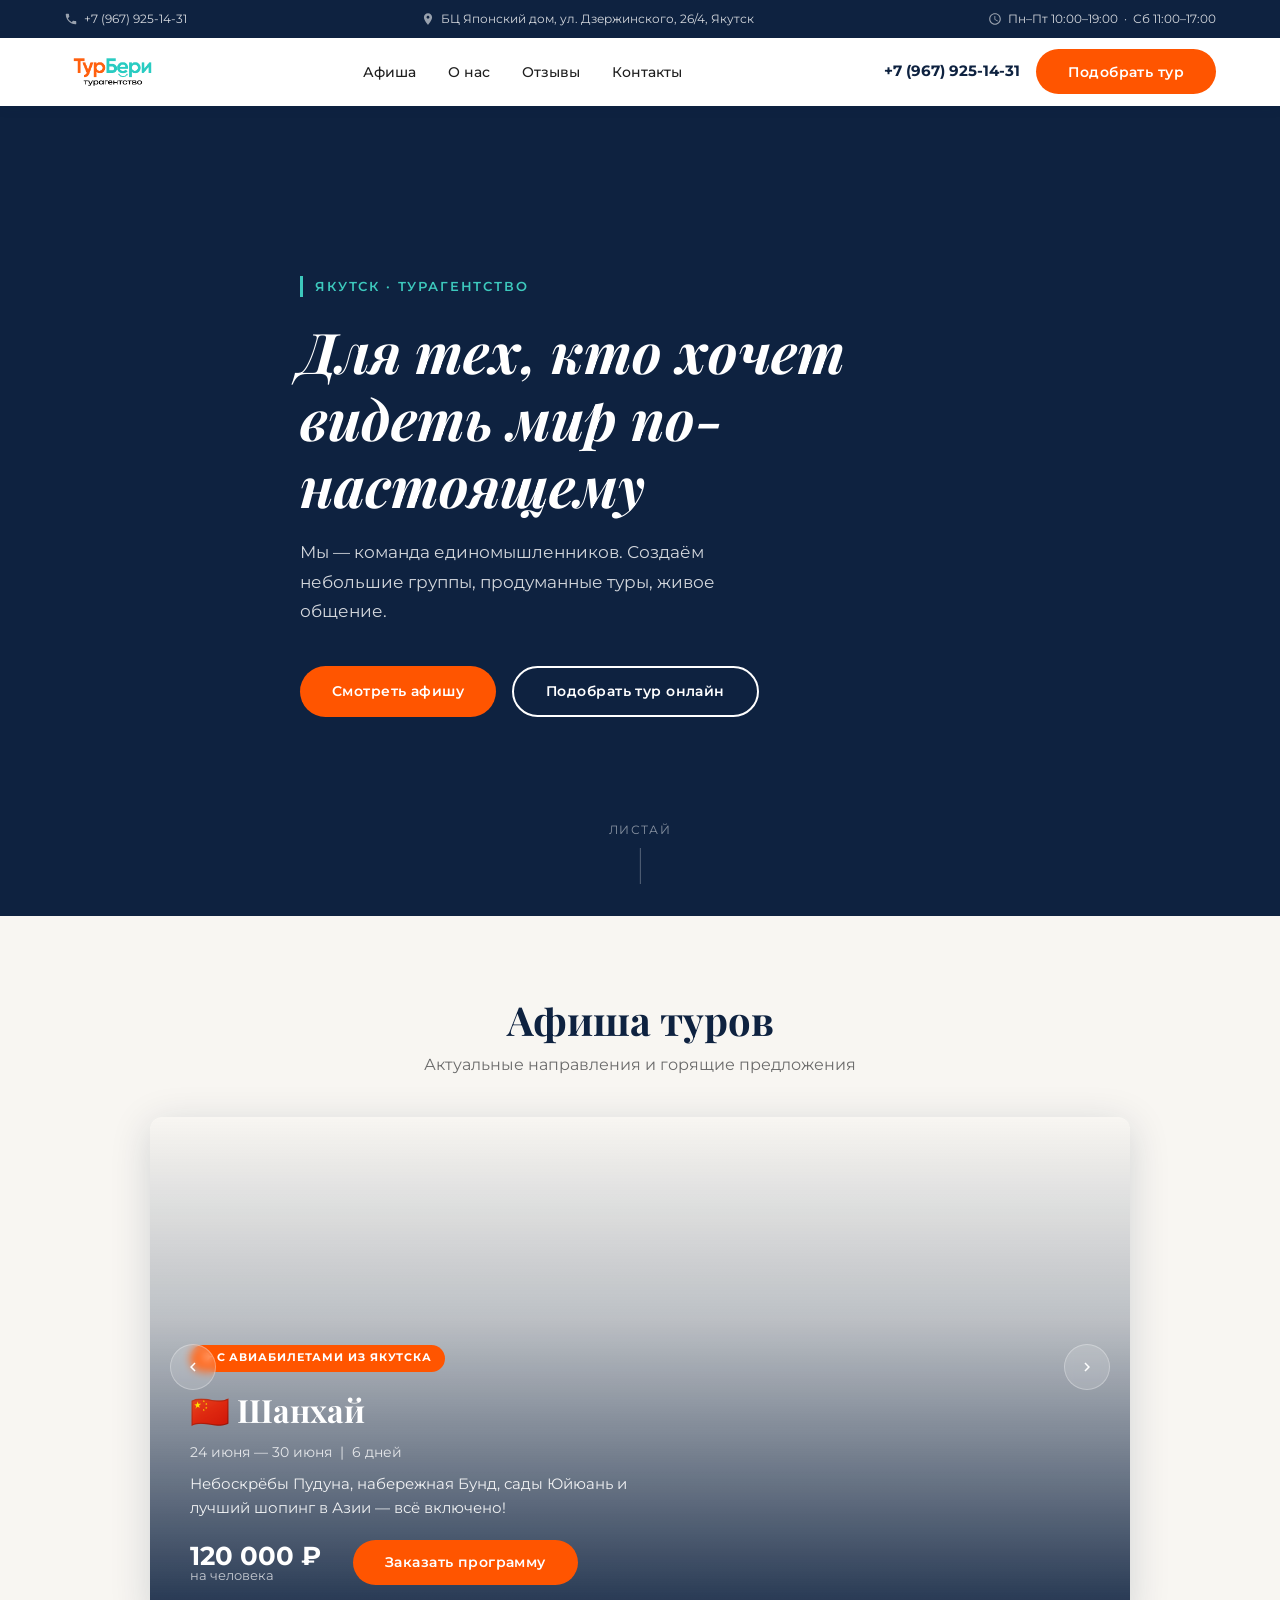
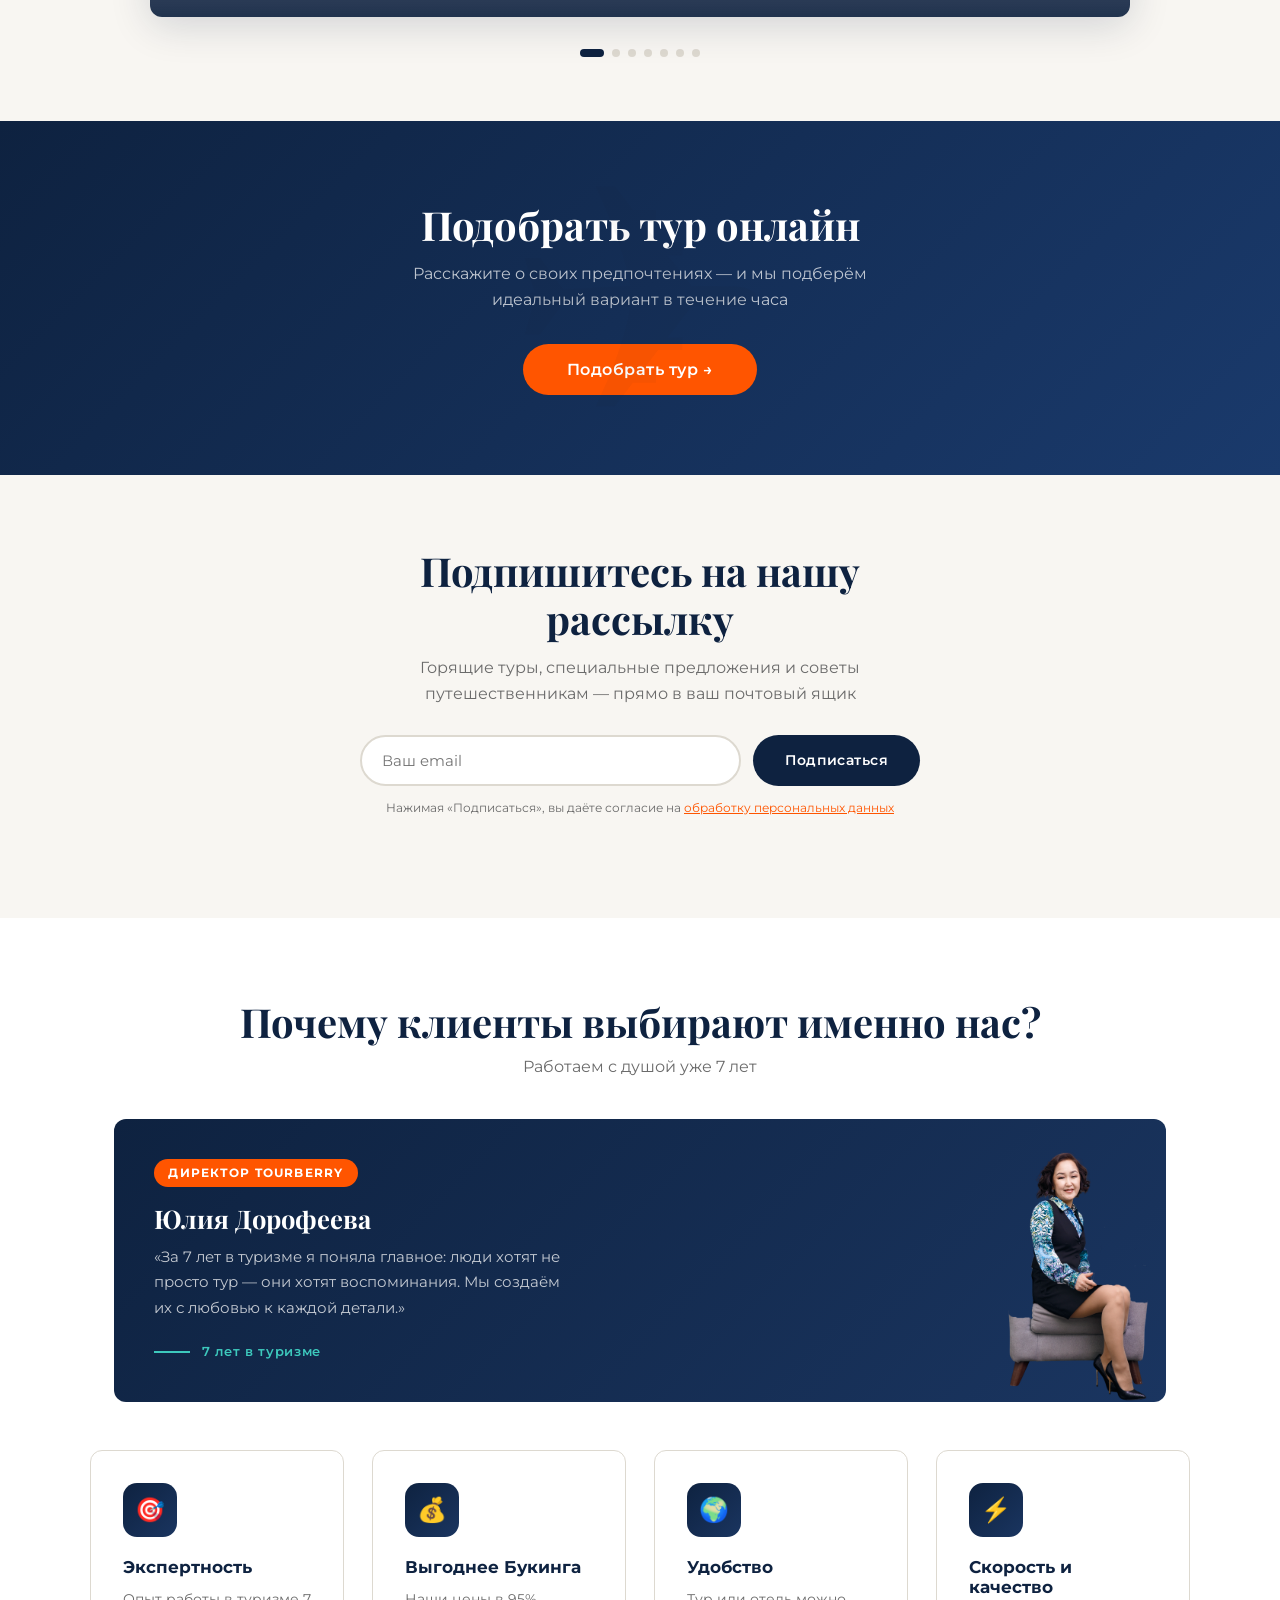
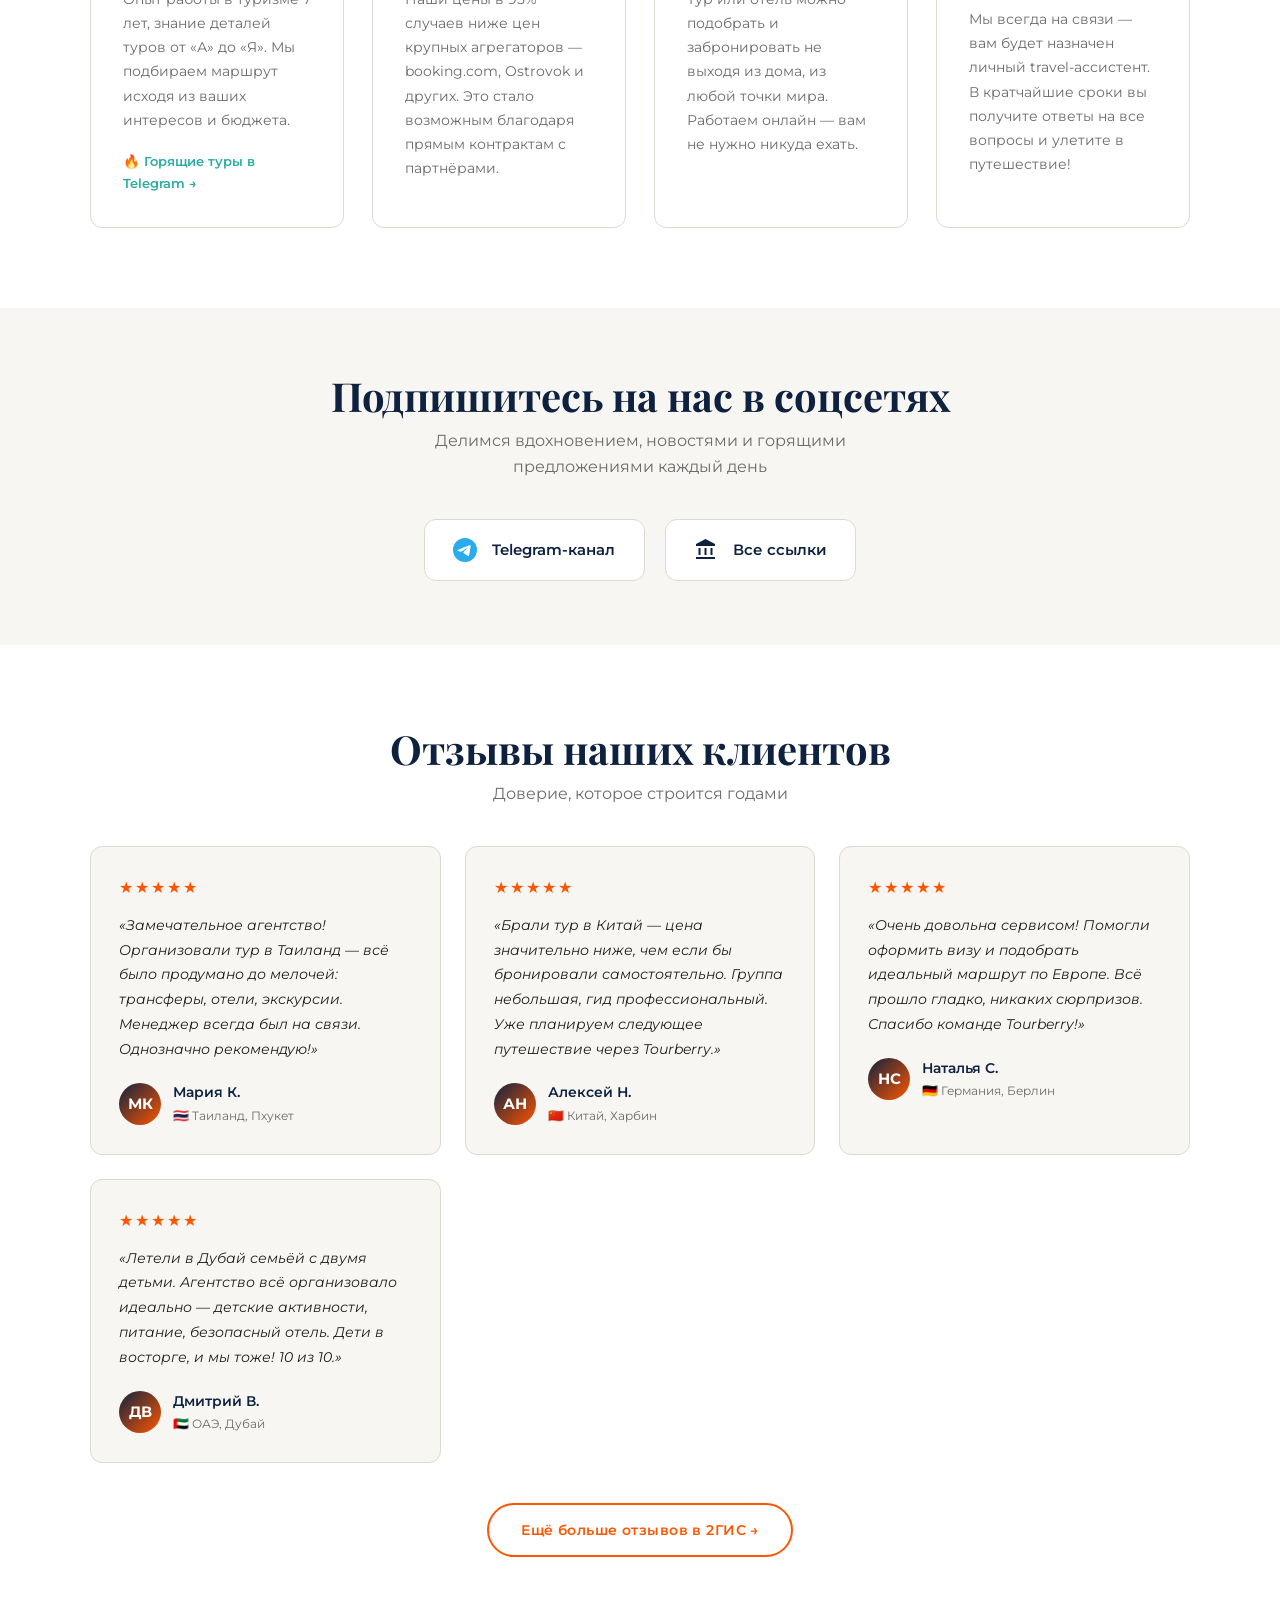
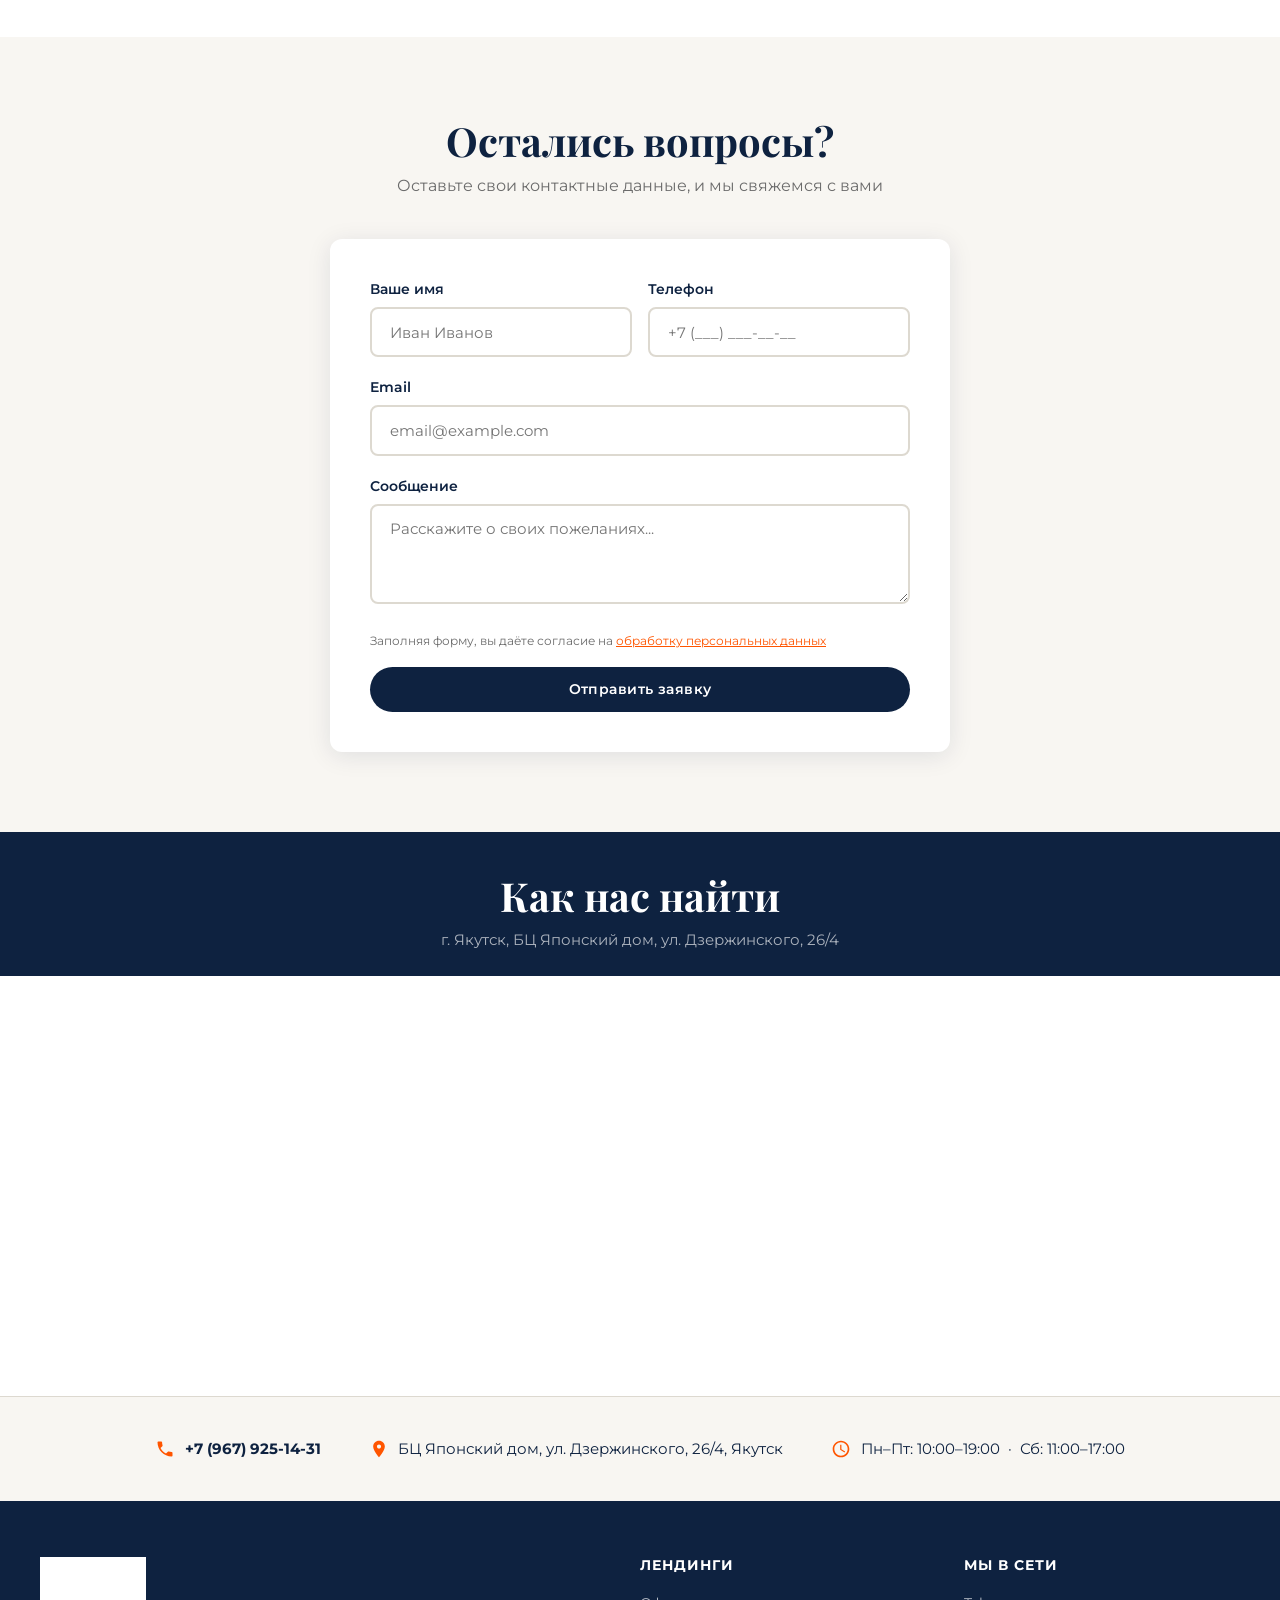
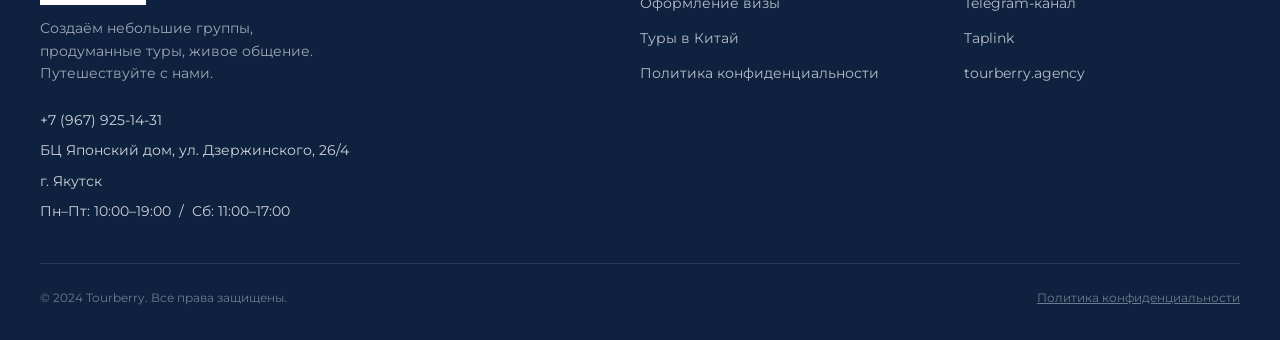
==== commit 3cb0bb33: "Rebrand: orange/teal palette, logo, director photo, new slides - Brand colors updated to #ff5500 (or" ====
--- a/index.html
+++ b/index.html
@@ -120,7 +120,7 @@
         .slide-content { position: absolute; bottom: 0; left: 0; right: 0; padding: 2rem 2.5rem; color: #fff; }
         .slide-tag {
             display: inline-block;
-            background: var(--gold-btn);
+            background: var(--orange);
             color: #fff;
             font-size: .7rem;
             font-weight: 700;
@@ -247,13 +247,13 @@
             display: inline-flex;
             align-items: center;
             gap: .4rem;
-            color: var(--gold-btn);
+            color: var(--teal-dark);
             font-size: .84rem;
             font-weight: 600;
             border-bottom: 1px solid transparent;
             transition: border-color .2s;
         }
-        .why-cta a:hover { border-color: var(--gold-btn); }
+        .why-cta a:hover { border-color: var(--teal-dark); }
 
         /* ===== SOCIAL ===== */
         #social { background: var(--off-white); padding: 4rem 1.5rem; text-align: center; }
@@ -384,7 +384,7 @@
 <nav class="navbar">
     <div class="nav-inner">
         <a href="index.html" class="nav-logo">
-            <span class="star">✦</span>&nbsp;TourBerry
+            <img src="logo.png" alt="TourBerry — турагентство" style="height:44px;width:auto;">
         </a>
         <ul class="nav-links">
             <li><a href="#tours">Афиша</a></li>
@@ -437,6 +437,38 @@
         </div>
         <div class="slider-wrapper">
             <div class="slides" id="slides">
+
+                <!-- Шанхай -->
+                <div class="slide">
+                    <div class="slide-img" style="background-image:url('https://images.unsplash.com/photo-1548919973-5cef591cdbc9?w=1200&q=80')"></div>
+                    <div class="slide-overlay"></div>
+                    <div class="slide-content">
+                        <span class="slide-tag" style="background:#ff5500;">✈ С авиабилетами из Якутска</span>
+                        <div class="slide-destination">🇨🇳 Шанхай</div>
+                        <div class="slide-meta">24 июня — 30 июня &nbsp;|&nbsp; 6 дней</div>
+                        <div class="slide-desc">Небоскрёбы Пудуна, набережная Бунд, сады Юйюань и лучший шопинг в Азии — всё включено!</div>
+                        <div class="slide-footer">
+                            <div class="slide-price">120 000 ₽ <span>на человека</span></div>
+                            <button class="btn btn-primary" onclick="openOrderModal('🇨🇳 Шанхай — 24–30 июня (с авиабилетами из Якутска)')">Заказать программу</button>
+                        </div>
+                    </div>
+                </div>
+
+                <!-- Хуньчунь -->
+                <div class="slide">
+                    <div class="slide-img" style="background-image:url('https://images.unsplash.com/photo-1508804185872-d7badad00f7d?w=1200&q=80')"></div>
+                    <div class="slide-overlay"></div>
+                    <div class="slide-content">
+                        <span class="slide-tag" style="background:#3dc9bd;color:#fff;">🌿 Приграничный тур</span>
+                        <div class="slide-destination">🇨🇳 Хуньчунь</div>
+                        <div class="slide-meta">13 июня — 17 июня &nbsp;|&nbsp; 5 дней</div>
+                        <div class="slide-desc">Шопинг, морепродукты, SPA и аутентичная китайская культура у границы — доступно и близко.</div>
+                        <div class="slide-footer">
+                            <div class="slide-price">44 000 ₽ <span>на человека</span></div>
+                            <button class="btn btn-primary" onclick="openOrderModal('🇨🇳 Хуньчунь — 13–17 июня')">Заказать программу</button>
+                        </div>
+                    </div>
+                </div>
 
                 <!-- Таиланд -->
                 <div class="slide">
@@ -563,6 +595,25 @@
         <h2>Почему клиенты выбирают именно нас?</h2>
         <p>Работаем с душой уже 7 лет</p>
     </div>
+
+    <!-- Director intro -->
+    <div style="max-width:1100px;margin:0 auto 3rem;padding:0 1.5rem;">
+        <div style="display:flex;align-items:flex-end;gap:2.5rem;background:linear-gradient(135deg,#0e2240 0%,#1a3560 100%);border-radius:var(--radius);overflow:hidden;min-height:260px;position:relative;">
+            <div style="padding:2.5rem 2rem 2.5rem 2.5rem;flex:1;z-index:2;">
+                <div style="display:inline-block;background:var(--orange);color:#fff;font-size:.72rem;font-weight:700;letter-spacing:.1em;text-transform:uppercase;padding:.3rem .9rem;border-radius:50px;margin-bottom:1rem;">Директор Tourberry</div>
+                <h3 style="color:#fff;font-size:1.6rem;margin-bottom:.6rem;">Юлия Дорофеева</h3>
+                <p style="color:rgba(255,255,255,.75);font-size:.95rem;line-height:1.7;max-width:420px;">«За 7 лет в туризме я поняла главное: люди хотят не просто тур — они хотят воспоминания. Мы создаём их с любовью к каждой детали.»</p>
+                <div style="margin-top:1.25rem;display:flex;align-items:center;gap:.75rem;">
+                    <div style="width:36px;height:2px;background:var(--teal);"></div>
+                    <span style="color:var(--teal);font-size:.82rem;font-weight:600;letter-spacing:.05em;">7 лет в туризме</span>
+                </div>
+            </div>
+            <div style="flex-shrink:0;align-self:flex-end;line-height:0;max-width:260px;">
+                <img src="julia-dorofeeva.png" alt="Юлия Дорофеева — Директор Tourberry" style="width:100%;max-height:280px;object-fit:contain;object-position:bottom;display:block;">
+            </div>
+        </div>
+    </div>
+
     <div class="why-grid">
         <div class="why-card">
             <div class="why-icon">🎯</div>
@@ -599,10 +650,6 @@
         <p>Делимся вдохновением, новостями и горящими предложениями каждый день</p>
     </div>
     <div class="social-cards">
-        <a href="https://instagram.com/tourberry_" target="_blank" rel="noopener noreferrer" class="social-card instagram">
-            <svg viewBox="0 0 24 24"><path d="M12 2.163c3.204 0 3.584.012 4.85.07 3.252.148 4.771 1.691 4.919 4.919.058 1.265.069 1.645.069 4.849 0 3.205-.012 3.584-.069 4.849-.149 3.225-1.664 4.771-4.919 4.919-1.266.058-1.644.07-4.85.07-3.204 0-3.584-.012-4.849-.07-3.26-.149-4.771-1.699-4.919-4.92-.058-1.265-.07-1.644-.07-4.849 0-3.204.013-3.583.07-4.849.149-3.227 1.664-4.771 4.919-4.919 1.266-.057 1.645-.069 4.849-.069zm0-2.163c-3.259 0-3.667.014-4.947.072-4.358.2-6.78 2.618-6.98 6.98-.059 1.281-.073 1.689-.073 4.948 0 3.259.014 3.668.072 4.948.2 4.358 2.618 6.78 6.98 6.98 1.281.058 1.689.072 4.948.072 3.259 0 3.668-.014 4.948-.072 4.354-.2 6.782-2.618 6.979-6.98.059-1.28.073-1.689.073-4.948 0-3.259-.014-3.667-.072-4.947-.196-4.354-2.617-6.78-6.979-6.98-1.281-.059-1.69-.073-4.949-.073zm0 5.838c-3.403 0-6.162 2.759-6.162 6.162s2.759 6.163 6.162 6.163 6.162-2.759 6.162-6.163c0-3.403-2.759-6.162-6.162-6.162zm0 10.162c-2.209 0-4-1.79-4-4 0-2.209 1.791-4 4-4s4 1.791 4 4c0 2.21-1.791 4-4 4zm6.406-11.845c-.796 0-1.441.645-1.441 1.44s.645 1.44 1.441 1.44c.795 0 1.439-.645 1.439-1.44s-.644-1.44-1.439-1.44z"/></svg>
-            <span>@tourberry_</span>
-        </a>
         <a href="https://t.me/tourberry" target="_blank" rel="noopener noreferrer" class="social-card telegram">
             <svg viewBox="0 0 24 24"><path d="M11.944 0A12 12 0 0 0 0 12a12 12 0 0 0 12 12 12 12 0 0 0 12-12A12 12 0 0 0 12 0a12 12 0 0 0-.056 0zm4.962 7.224c.1-.002.321.023.465.14a.506.506 0 0 1 .171.325c.016.093.036.306.02.472-.18 1.898-.962 6.502-1.36 8.627-.168.9-.499 1.201-.82 1.23-.696.065-1.225-.46-1.9-.902-1.056-.693-1.653-1.124-2.678-1.8-1.185-.78-.417-1.21.258-1.91.177-.184 3.247-2.977 3.307-3.23.007-.032.014-.15-.056-.212s-.174-.041-.249-.024c-.106.024-1.793 1.14-5.061 3.345-.48.33-.913.49-1.302.48-.428-.008-1.252-.241-1.865-.44-.752-.245-1.349-.374-1.297-.789.027-.216.325-.437.893-.663 3.498-1.524 5.83-2.529 6.998-3.014 3.332-1.386 4.025-1.627 4.476-1.635z"/></svg>
             <span>Telegram-канал</span>
@@ -752,7 +799,7 @@
 <footer>
     <div class="footer-inner">
         <div>
-            <div class="footer-logo"><span>✦</span> TourBerry</div>
+            <div class="footer-logo"><img src="logo.png" alt="TourBerry" style="height:48px;width:auto;filter:brightness(0) invert(1);"></div>
             <p class="footer-tagline">Создаём небольшие группы, продуманные туры, живое общение. Путешествуйте с нами.</p>
             <div class="footer-contact">
                 <a href="tel:+79679251431">+7 (967) 925-14-31</a>
@@ -772,7 +819,6 @@
         <div class="footer-col">
             <h4>Мы в сети</h4>
             <ul class="footer-links">
-                <li><a href="https://instagram.com/tourberry_" target="_blank" rel="noopener noreferrer">Instagram</a></li>
                 <li><a href="https://t.me/tourberry" target="_blank" rel="noopener noreferrer">Telegram-канал</a></li>
                 <li><a href="https://taplink.cc/tourberry" target="_blank" rel="noopener noreferrer">Taplink</a></li>
                 <li><a href="https://tourberry.agency">tourberry.agency</a></li>
--- a/style.css
+++ b/style.css
@@ -15,9 +15,14 @@
 :root {
     --navy: #0e2240;
     --navy-mid: #1a3560;
-    --gold: #c8860a;
-    --gold-light: #e8a820;
-    --gold-btn: #d4900f;
+    --orange: #ff5500;
+    --orange-dark: #e04a00;
+    --teal: #3dc9bd;
+    --teal-dark: #2aada2;
+    /* legacy aliases so existing code keeps working */
+    --gold: #e04a00;
+    --gold-light: #3dc9bd;
+    --gold-btn: #ff5500;
     --off-white: #f8f6f2;
     --light: #f0eed9;
     --border: #ddd9d0;
@@ -53,14 +58,14 @@
     border: none;
     text-align: center;
 }
-.btn-primary { background: var(--gold-btn); color: #fff; }
-.btn-primary:hover { background: var(--gold); transform: translateY(-2px); box-shadow: 0 4px 16px rgba(200,134,10,.4); }
+.btn-primary { background: var(--orange); color: #fff; }
+.btn-primary:hover { background: var(--orange-dark); transform: translateY(-2px); box-shadow: 0 4px 16px rgba(255,85,0,.4); }
 .btn-outline { border: 2px solid #fff; color: #fff; background: transparent; }
 .btn-outline:hover { background: rgba(255,255,255,.15); transform: translateY(-2px); }
 .btn-navy { background: var(--navy); color: #fff; }
 .btn-navy:hover { background: var(--navy-mid); transform: translateY(-2px); box-shadow: var(--shadow); }
-.btn-gold-outline { border: 2px solid var(--gold-btn); color: var(--gold-btn); background: transparent; }
-.btn-gold-outline:hover { background: var(--gold-btn); color: #fff; transform: translateY(-2px); }
+.btn-gold-outline { border: 2px solid var(--orange); color: var(--orange); background: transparent; }
+.btn-gold-outline:hover { background: var(--orange); color: #fff; transform: translateY(-2px); }
 
 /* ===== TOP BAR ===== */
 .top-bar {
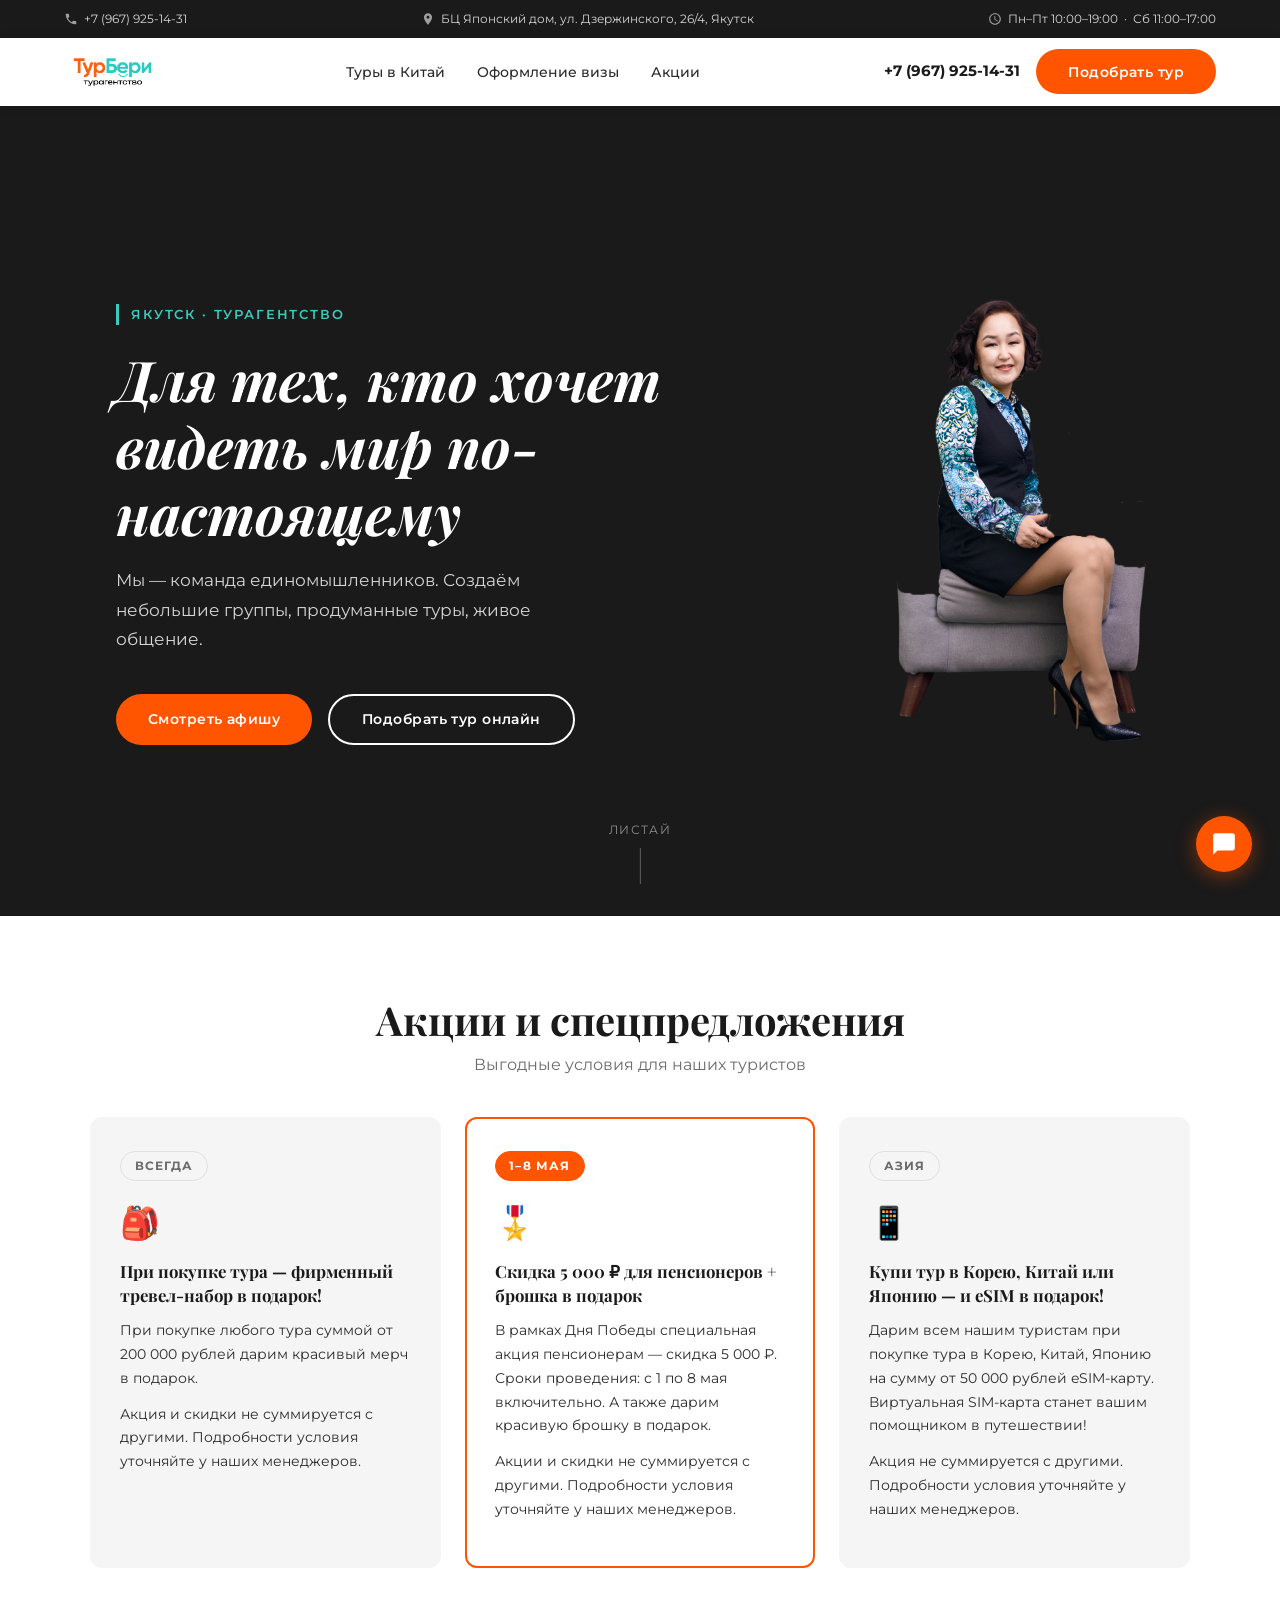
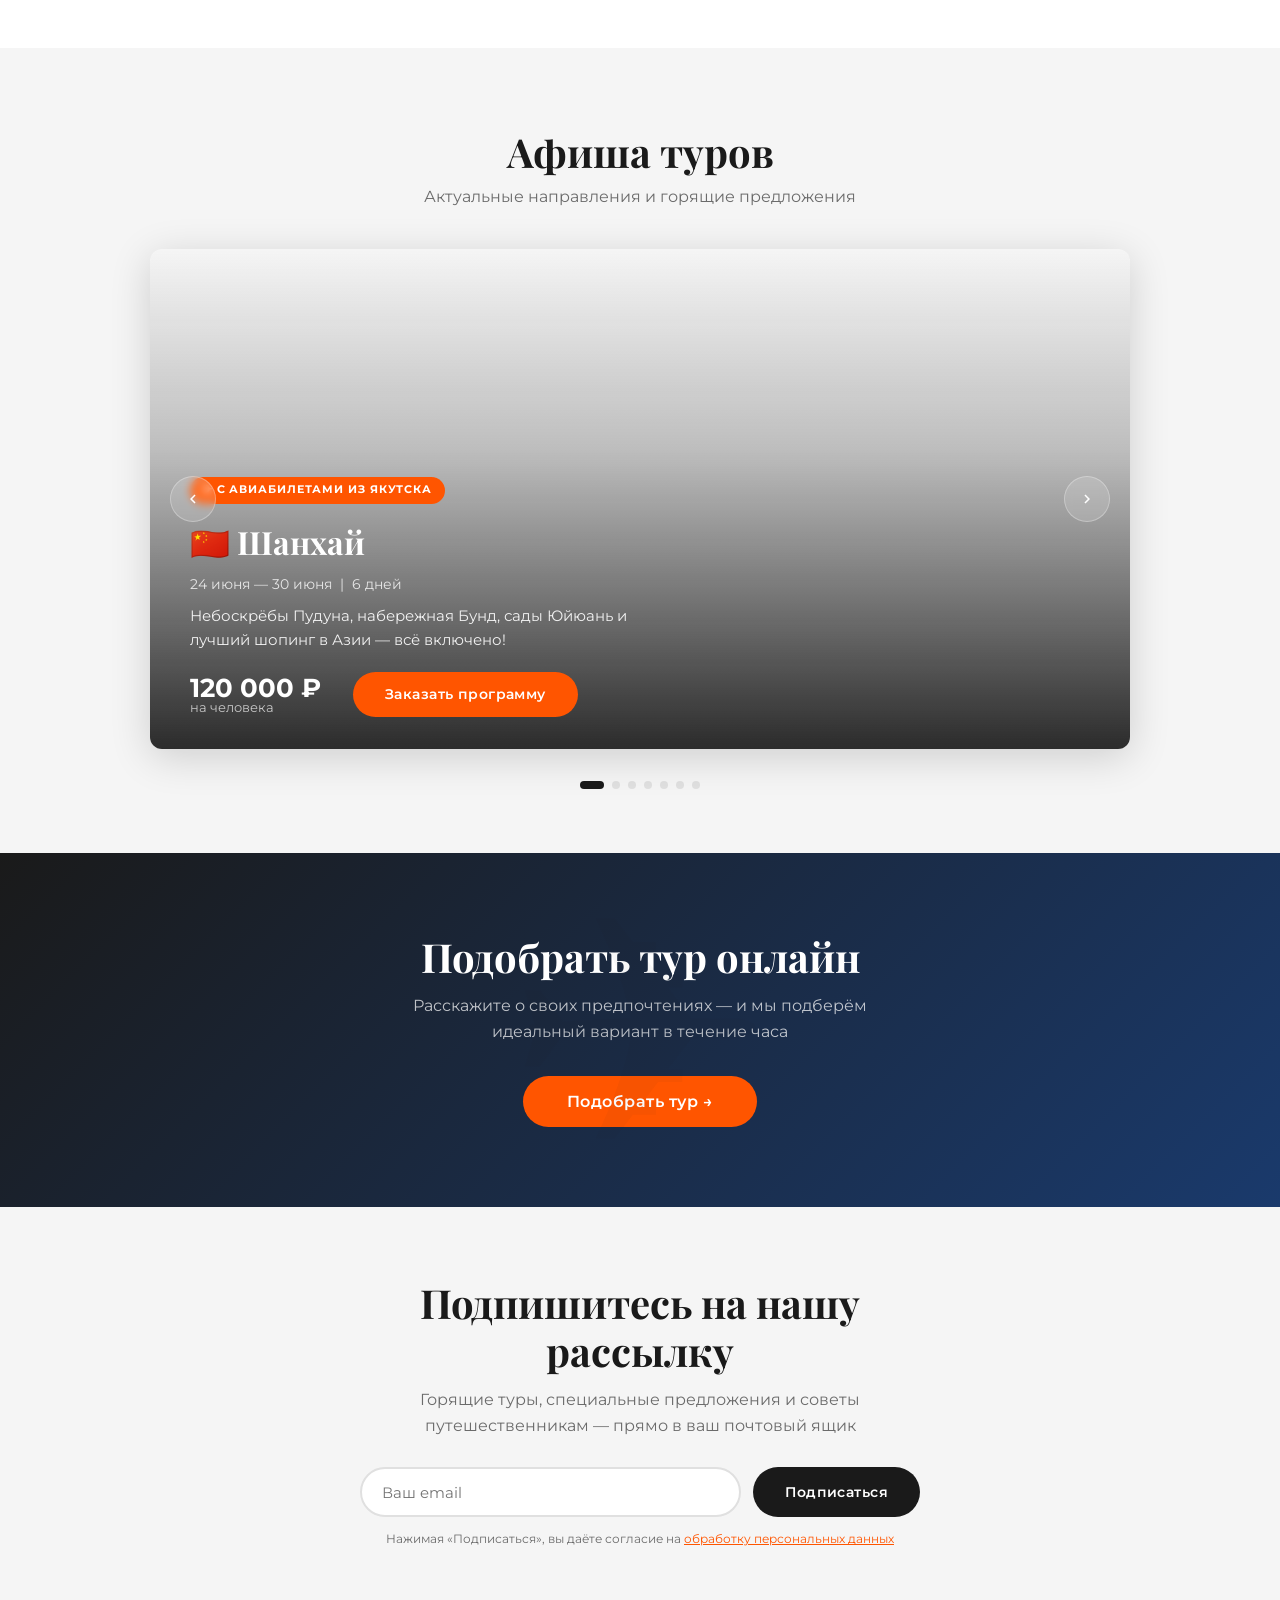
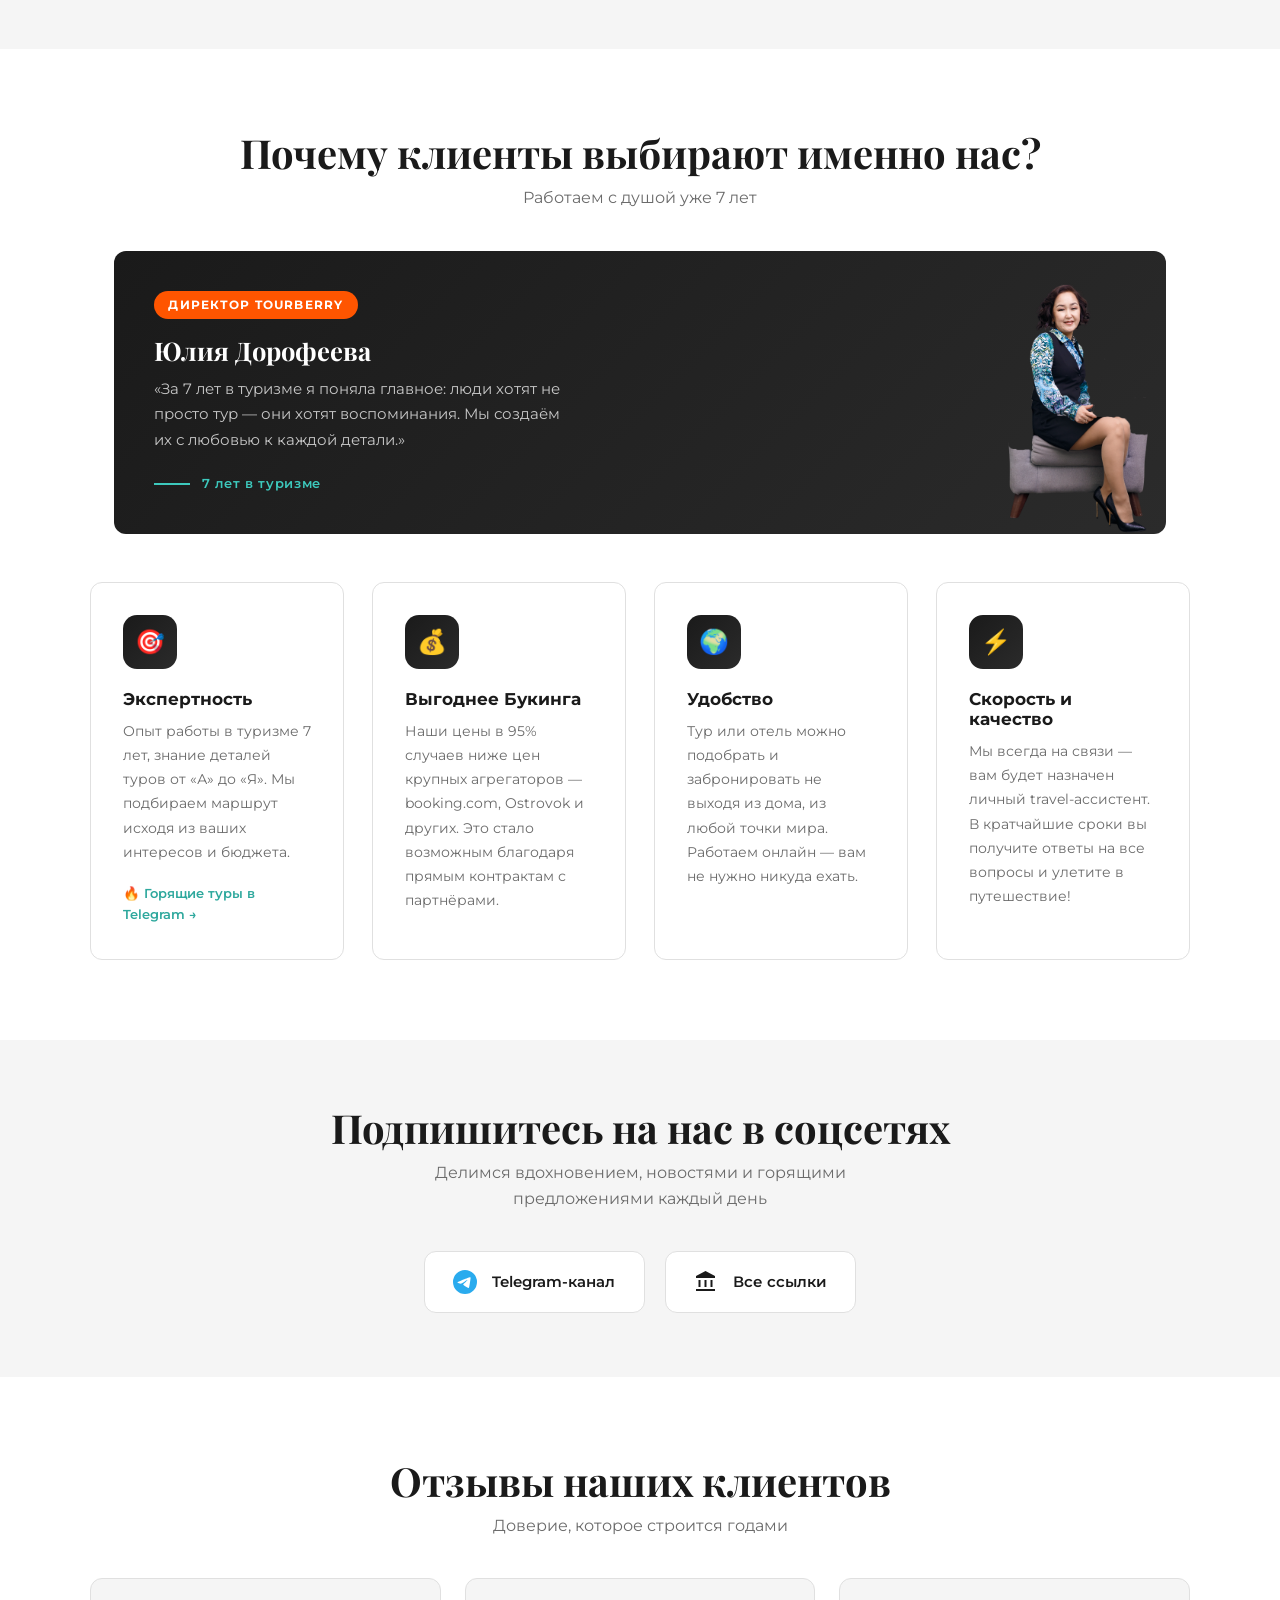
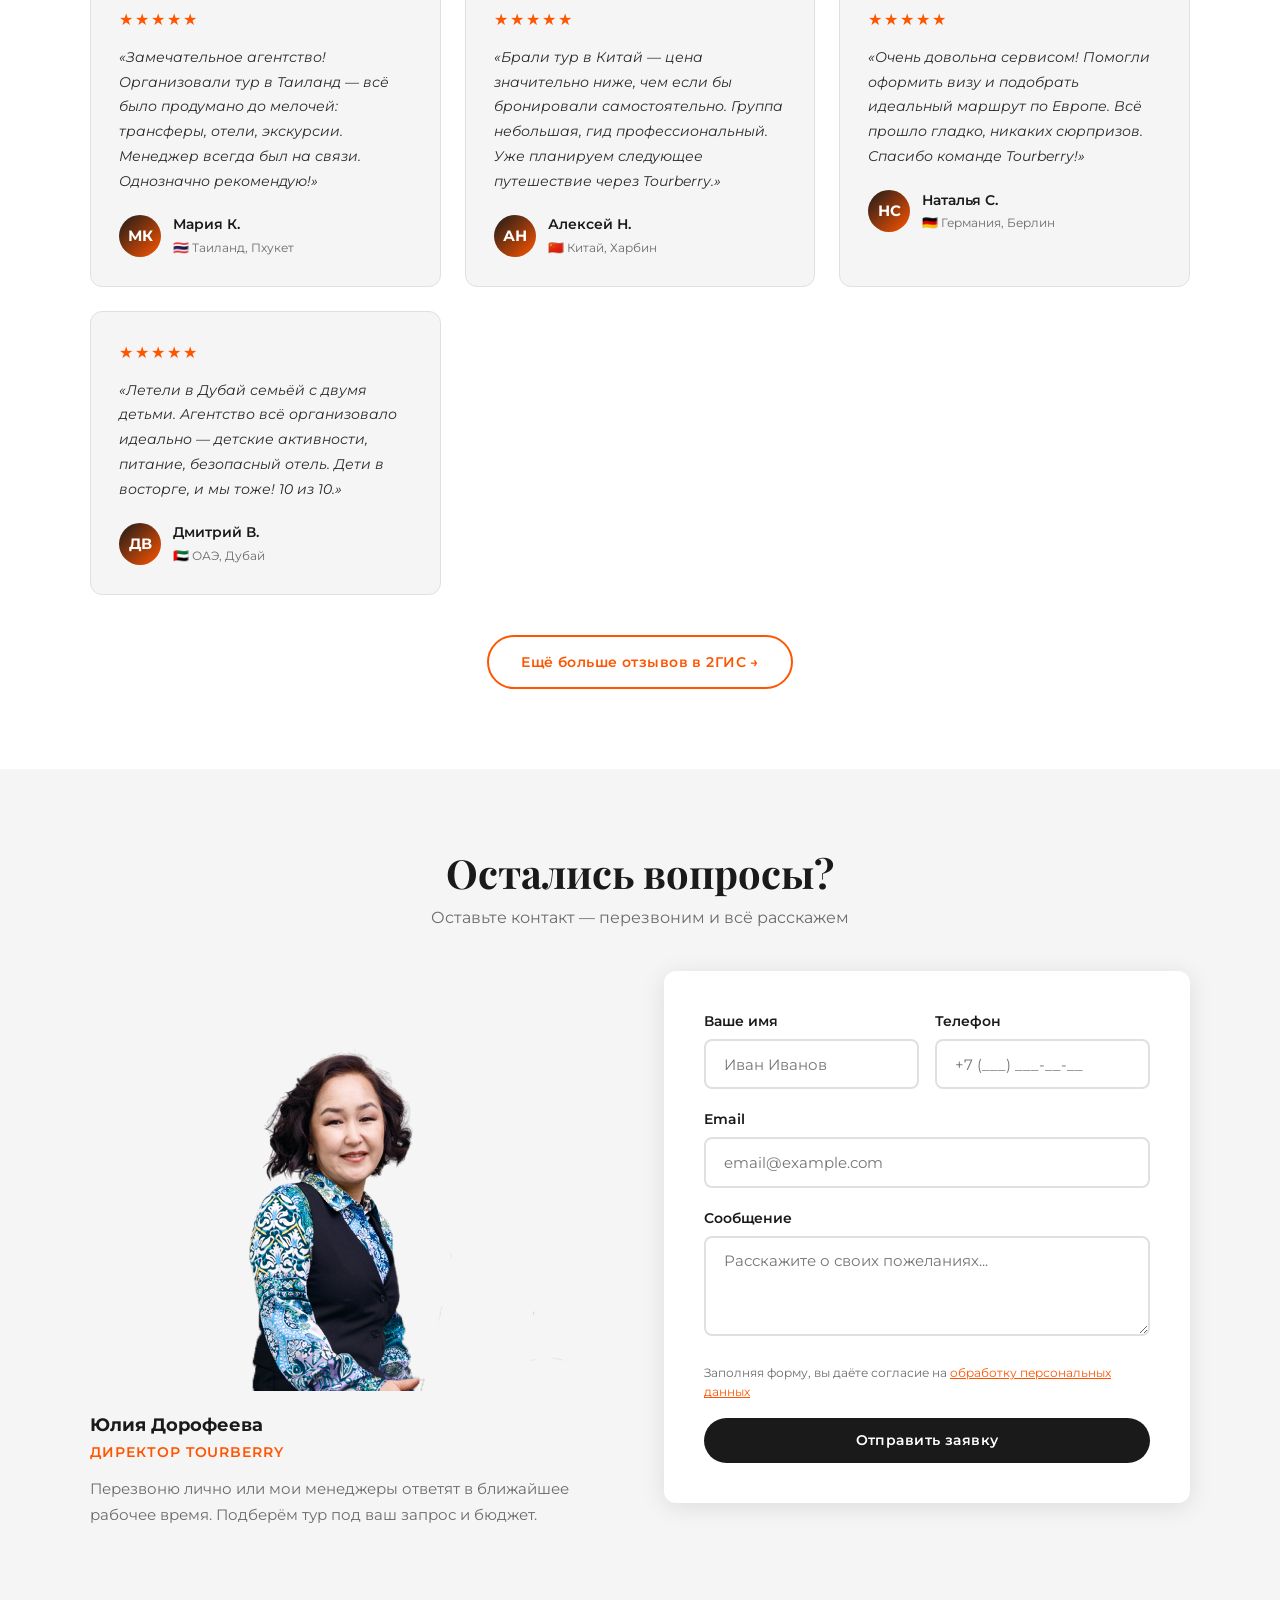
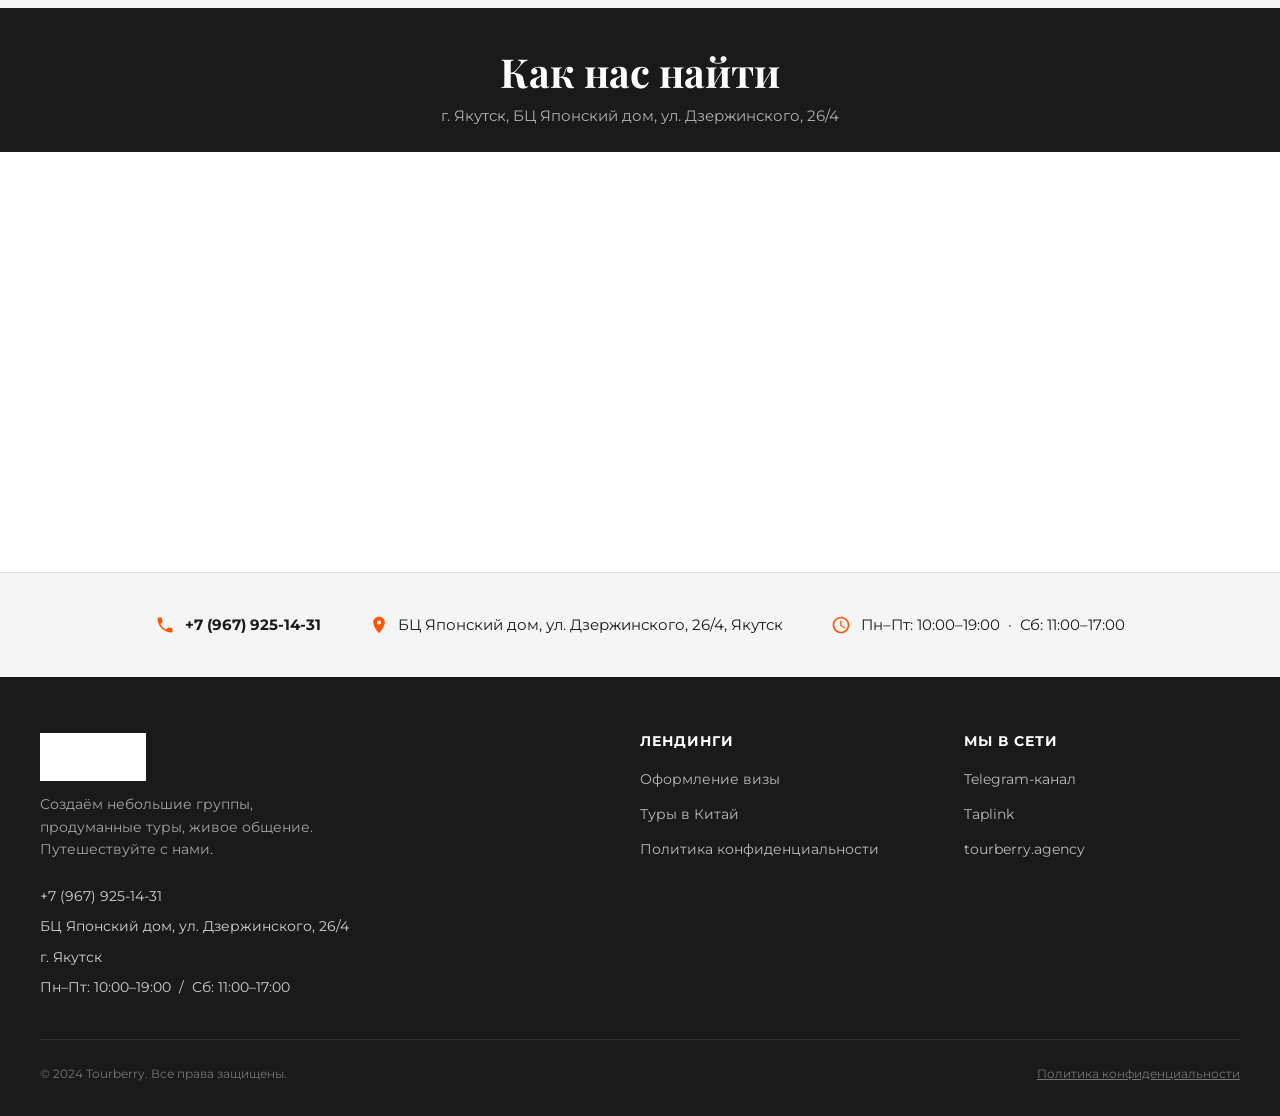
==== commit 718a73ce: "Редизайн: навигация, палитра, акции, фото Юлии, квиз, ИИ-чатбот - Навигация: Туры в Китай / Оформлен" ====
--- a/index.html
+++ b/index.html
@@ -6,6 +6,12 @@
     <title>Tourberry — Турагентство в Якутске</title>
     <meta name="description" content="Tourberry — турагентство в Якутске. Авторские туры, горящие предложения, личный travel-ассистент. Цены ниже Booking.com.">
     <meta name="keywords" content="турагентство Якутск, туры из Якутска, купить тур Якутск, горящие туры, Tourberry">
+    <link rel="apple-touch-icon" sizes="180x180" href="favicon_io/apple-touch-icon.png">
+    <link rel="icon" type="image/png" sizes="32x32" href="favicon_io/favicon-32x32.png">
+    <link rel="icon" type="image/png" sizes="16x16" href="favicon_io/favicon-16x16.png">
+    <link rel="manifest" href="favicon_io/site.webmanifest">
+    <link rel="shortcut icon" href="favicon_io/favicon.ico">
+    <script src="tg.js"></script>
     <link rel="preconnect" href="https://fonts.googleapis.com">
     <link rel="preconnect" href="https://fonts.gstatic.com" crossorigin>
     <link href="https://fonts.googleapis.com/css2?family=Montserrat:ital,wght@0,300;0,400;0,500;0,600;0,700;0,800;1,400&family=Playfair+Display:ital,wght@0,400;0,600;0,700;1,400&display=swap" rel="stylesheet">
@@ -31,7 +37,7 @@
         .hero-overlay {
             position: absolute;
             inset: 0;
-            background: linear-gradient(135deg, rgba(14,34,64,.88) 0%, rgba(14,34,64,.35) 100%);
+            background: linear-gradient(135deg, rgba(26,26,26,.88) 0%, rgba(26,26,26,.35) 100%);
         }
         .hero-content {
             position: relative;
@@ -39,6 +45,32 @@
             max-width: 1200px;
             margin: 0 auto;
             padding: 5rem 1.5rem 7rem;
+            display: flex;
+            align-items: flex-end;
+            gap: 3rem;
+        }
+        .hero-text { flex: 1; min-width: 0; }
+        .hero-photo {
+            flex-shrink: 0;
+            width: 320px;
+            align-self: flex-end;
+        }
+        .hero-photo img {
+            width: 100%;
+            height: 500px;
+            object-fit: cover;
+            object-position: top center;
+            border-radius: 16px 16px 0 0;
+            display: block;
+        }
+        @media (max-width: 900px) {
+            .hero-photo { width: 260px; }
+            .hero-photo img { height: 400px; }
+        }
+        @media (max-width: 768px) {
+            .hero-content { flex-direction: column-reverse; align-items: stretch; gap: 2rem; padding-bottom: 5rem; }
+            .hero-photo { width: 100%; }
+            .hero-photo img { height: 320px; border-radius: 12px; object-position: top center; }
         }
         .hero-eyebrow {
             display: inline-block;
@@ -91,6 +123,57 @@
             100% { transform: scaleY(0); transform-origin: bottom; }
         }
 
+        /* ===== PROMO ===== */
+        #promo { padding: 5rem 1.5rem; background: #fff; }
+        .promo-grid {
+            max-width: 1100px;
+            margin: 0 auto;
+            display: grid;
+            grid-template-columns: repeat(3, 1fr);
+            gap: 1.5rem;
+        }
+        .promo-card {
+            background: var(--off-white);
+            border-radius: var(--radius);
+            padding: 2rem 1.75rem;
+            position: relative;
+            border: 2px solid transparent;
+            transition: box-shadow .25s, transform .25s;
+        }
+        .promo-card:hover { box-shadow: var(--shadow-lg); transform: translateY(-4px); }
+        .promo-card.promo-urgent {
+            border-color: var(--orange);
+            background: #fff;
+        }
+        .promo-badge {
+            display: inline-block;
+            font-size: .72rem;
+            font-weight: 700;
+            letter-spacing: .1em;
+            text-transform: uppercase;
+            padding: .3rem .85rem;
+            border-radius: 50px;
+            margin-bottom: 1rem;
+            background: var(--off-white);
+            color: var(--muted);
+            border: 1px solid var(--border);
+        }
+        .promo-urgent .promo-badge {
+            background: var(--orange);
+            color: #fff;
+            border-color: var(--orange);
+        }
+        .promo-icon { font-size: 2rem; margin-bottom: .75rem; }
+        .promo-card h3 { font-size: 1.05rem; color: var(--navy); margin-bottom: .75rem; line-height: 1.4; }
+        .promo-card p { font-size: .9rem; color: var(--text); line-height: 1.65; margin-bottom: .75rem; }
+        .promo-fine { font-size: .75rem; color: var(--muted); line-height: 1.5; }
+        @media (max-width: 768px) {
+            .promo-grid { grid-template-columns: 1fr; }
+        }
+        @media (min-width: 769px) and (max-width: 960px) {
+            .promo-grid { grid-template-columns: 1fr 1fr; }
+        }
+
         /* ===== SLIDER ===== */
         #tours { padding: 5rem 0 4rem; background: var(--off-white); }
         .slider-container { max-width: 1200px; margin: 0 auto; padding: 0 1.5rem; }
@@ -115,7 +198,7 @@
         .slide-overlay {
             position: absolute;
             inset: 0;
-            background: linear-gradient(to top, rgba(14,34,64,.92) 0%, rgba(14,34,64,.25) 60%, transparent 100%);
+            background: linear-gradient(to top, rgba(26,26,26,.92) 0%, rgba(26,26,26,.25) 60%, transparent 100%);
         }
         .slide-content { position: absolute; bottom: 0; left: 0; right: 0; padding: 2rem 2.5rem; color: #fff; }
         .slide-tag {
@@ -314,12 +397,49 @@
 
         /* ===== CONTACT ===== */
         #contact { padding: 5rem 1.5rem; background: var(--off-white); }
-        .contact-inner { max-width: 620px; margin: 0 auto; }
+        .contact-inner { max-width: 1100px; margin: 0 auto; }
+        .contact-layout {
+            display: grid;
+            grid-template-columns: 1fr 1fr;
+            gap: 3rem;
+            align-items: start;
+            margin-top: 2.5rem;
+        }
+        .contact-person img {
+            width: 100%;
+            max-height: 420px;
+            object-fit: cover;
+            object-position: top center;
+            border-radius: var(--radius);
+            display: block;
+            margin-bottom: 1.25rem;
+        }
+        .contact-person-info strong {
+            display: block;
+            font-size: 1.1rem;
+            font-weight: 700;
+            color: var(--navy);
+            margin-bottom: .2rem;
+        }
+        .contact-person-info span {
+            display: block;
+            font-size: .85rem;
+            color: var(--orange);
+            font-weight: 600;
+            text-transform: uppercase;
+            letter-spacing: .07em;
+            margin-bottom: .75rem;
+        }
+        .contact-person-info p { color: var(--muted); font-size: .95rem; line-height: 1.7; }
         .contact-form {
             background: #fff;
             padding: 2.5rem;
             border-radius: var(--radius);
             box-shadow: var(--shadow);
+        }
+        @media (max-width: 768px) {
+            .contact-layout { grid-template-columns: 1fr; gap: 2rem; }
+            .contact-person img { max-height: 280px; }
         }
 
         /* ===== MAP ===== */
@@ -358,6 +478,32 @@
             #hero { min-height: 80vh; }
             .hero-content { padding: 4rem 1.5rem 6rem; }
         }
+
+        /* ===== QUIZ ===== */
+        .quiz-progress { height: 4px; background: var(--border); border-radius: 2px; margin-bottom: .75rem; overflow: hidden; }
+        .quiz-progress-bar { height: 100%; background: var(--orange); border-radius: 2px; transition: width .35s ease; width: 20%; }
+        .quiz-step-label { font-size: .8rem; color: var(--muted); margin-bottom: 1.5rem; }
+        .quiz-title { color: var(--navy); margin-bottom: .5rem; font-size: 1.35rem; }
+        .quiz-subtitle { color: var(--muted); font-size: .9rem; margin-bottom: 1.25rem; line-height: 1.6; }
+        .quiz-options { display: flex; flex-wrap: wrap; gap: .6rem; margin-bottom: 1.5rem; }
+        .quiz-option {
+            padding: .6rem 1.1rem;
+            border: 2px solid var(--border);
+            border-radius: 8px;
+            font-family: inherit;
+            font-size: .9rem;
+            font-weight: 500;
+            color: var(--text);
+            background: #fff;
+            cursor: pointer;
+            transition: all .2s;
+        }
+        .quiz-option:hover { border-color: var(--orange); color: var(--orange); }
+        .quiz-option.selected { border-color: var(--orange); background: var(--orange); color: #fff; }
+        .quiz-nav { display: flex; justify-content: space-between; margin-top: 1rem; gap: 1rem; }
+        .quiz-nav .btn { min-width: 120px; }
+        .quiz-nav .btn-back { border: 2px solid var(--border); color: var(--muted); }
+        .quiz-nav .btn-back:hover { border-color: var(--navy); color: var(--navy); }
     </style>
 </head>
 <body>
@@ -387,14 +533,13 @@
             <img src="logo.png" alt="TourBerry — турагентство" style="height:44px;width:auto;">
         </a>
         <ul class="nav-links">
-            <li><a href="#tours">Афиша</a></li>
-            <li><a href="#why-us">О нас</a></li>
-            <li><a href="#reviews">Отзывы</a></li>
-            <li><a href="#contact">Контакты</a></li>
+            <li><a href="china.html">Туры в Китай</a></li>
+            <li><a href="visa.html">Оформление визы</a></li>
+            <li><a href="#promo">Акции</a></li>
         </ul>
         <div class="nav-cta">
             <a href="tel:+79679251431" class="nav-phone">+7 (967) 925-14-31</a>
-            <button class="btn btn-primary" onclick="openModal('tour-modal')">Подобрать тур</button>
+            <button class="btn btn-primary" onclick="openModal('quiz-modal')">Подобрать тур</button>
         </div>
         <button class="hamburger" onclick="document.querySelector('.mobile-nav').classList.add('open')" aria-label="Меню">
             <span></span><span></span><span></span>
@@ -405,10 +550,9 @@
 <!-- ===== MOBILE NAV ===== -->
 <div class="mobile-nav">
     <button class="close-btn" onclick="this.closest('.mobile-nav').classList.remove('open')" aria-label="Закрыть">✕</button>
-    <a href="#tours" onclick="this.closest('.mobile-nav').classList.remove('open')">Афиша</a>
-    <a href="#why-us" onclick="this.closest('.mobile-nav').classList.remove('open')">О нас</a>
-    <a href="#reviews" onclick="this.closest('.mobile-nav').classList.remove('open')">Отзывы</a>
-    <a href="#contact" onclick="this.closest('.mobile-nav').classList.remove('open')">Контакты</a>
+    <a href="china.html" onclick="this.closest('.mobile-nav').classList.remove('open')">Туры в Китай</a>
+    <a href="visa.html" onclick="this.closest('.mobile-nav').classList.remove('open')">Оформление визы</a>
+    <a href="#promo" onclick="this.closest('.mobile-nav').classList.remove('open')">Акции</a>
     <a href="tel:+79679251431" class="btn btn-primary">Позвонить</a>
 </div>
 
@@ -417,15 +561,58 @@
     <div class="hero-bg"></div>
     <div class="hero-overlay"></div>
     <div class="hero-content">
-        <div class="hero-eyebrow">Якутск · Турагентство</div>
-        <h1 class="hero-title">Для тех, кто хочет видеть мир по-настоящему</h1>
-        <p class="hero-subtitle">Мы — команда единомышленников. Создаём небольшие группы, продуманные туры, живое общение.</p>
-        <div class="hero-btns">
-            <a href="#tours" class="btn btn-primary">Смотреть афишу</a>
-            <button class="btn btn-outline" onclick="openModal('tour-modal')">Подобрать тур онлайн</button>
+        <div class="hero-text">
+            <div class="hero-eyebrow">Якутск · Турагентство</div>
+            <h1 class="hero-title">Для тех, кто хочет видеть мир по-настоящему</h1>
+            <p class="hero-subtitle">Мы — команда единомышленников. Создаём небольшие группы, продуманные туры, живое общение.</p>
+            <div class="hero-btns">
+                <a href="#tours" class="btn btn-primary">Смотреть афишу</a>
+                <button class="btn btn-outline" onclick="openModal('quiz-modal')">Подобрать тур онлайн</button>
+            </div>
+        </div>
+        <div class="hero-photo">
+            <img src="julia-dorofeeva.png" alt="Юлия Дорофеева — директор Tourberry" loading="eager">
         </div>
     </div>
     <div class="hero-scroll" onclick="document.getElementById('tours').scrollIntoView({behavior:'smooth'})">Листай</div>
+</section>
+
+<!-- ===== PROMO ===== -->
+<section id="promo">
+    <div class="section-title">
+        <h2>Акции и спецпредложения</h2>
+        <p>Выгодные условия для наших туристов</p>
+    </div>
+    <div class="promo-grid">
+
+        <!-- Карточка 1: Мерч -->
+        <div class="promo-card">
+            <div class="promo-badge">Всегда</div>
+            <div class="promo-icon">🎒</div>
+            <h3>При покупке тура — фирменный тревел-набор в подарок!</h3>
+            <p>При покупке любого тура суммой от 200 000 рублей дарим красивый мерч в подарок.</p>
+            <p class="promo-fine">Акция и скидки не суммируется с другими. Подробности условия уточняйте у наших менеджеров.</p>
+        </div>
+
+        <!-- Карточка 2: Пенсионеры (срочная) -->
+        <div class="promo-card promo-urgent">
+            <div class="promo-badge">1–8 мая</div>
+            <div class="promo-icon">🎖️</div>
+            <h3>Скидка 5 000 ₽ для пенсионеров + брошка в подарок</h3>
+            <p>В рамках Дня Победы специальная акция пенсионерам — скидка 5 000 ₽. Сроки проведения: с 1 по 8 мая включительно. А также дарим красивую брошку в подарок.</p>
+            <p class="promo-fine">Акции и скидки не суммируется с другими. Подробности условия уточняйте у наших менеджеров.</p>
+        </div>
+
+        <!-- Карточка 3: eSIM -->
+        <div class="promo-card">
+            <div class="promo-badge">Азия</div>
+            <div class="promo-icon">📱</div>
+            <h3>Купи тур в Корею, Китай или Японию — и eSIM в подарок!</h3>
+            <p>Дарим всем нашим туристам при покупке тура в Корею, Китай, Японию на сумму от 50 000 рублей eSIM-карту. Виртуальная SIM-карта станет вашим помощником в путешествии!</p>
+            <p class="promo-fine">Акция не суммируется с другими. Подробности условия уточняйте у наших менеджеров.</p>
+        </div>
+
+    </div>
 </section>
 
 <!-- ===== TOURS SLIDER ===== -->
@@ -568,7 +755,7 @@
 <section id="find-tour">
     <h2>Подобрать тур онлайн</h2>
     <p>Расскажите о своих предпочтениях — и мы подберём идеальный вариант в течение часа</p>
-    <button class="btn btn-primary" onclick="openModal('tour-modal')" style="font-size:1rem;padding:1rem 2.75rem;">
+    <button class="btn btn-primary" onclick="openModal('quiz-modal')" style="font-size:1rem;padding:1rem 2.75rem;">
         Подобрать тур →
     </button>
 </section>
@@ -598,7 +785,7 @@
 
     <!-- Director intro -->
     <div style="max-width:1100px;margin:0 auto 3rem;padding:0 1.5rem;">
-        <div style="display:flex;align-items:flex-end;gap:2.5rem;background:linear-gradient(135deg,#0e2240 0%,#1a3560 100%);border-radius:var(--radius);overflow:hidden;min-height:260px;position:relative;">
+        <div style="display:flex;align-items:flex-end;gap:2.5rem;background:linear-gradient(135deg,#1A1A1A 0%,#2B2B2B 100%);border-radius:var(--radius);overflow:hidden;min-height:260px;position:relative;">
             <div style="padding:2.5rem 2rem 2.5rem 2.5rem;flex:1;z-index:2;">
                 <div style="display:inline-block;background:var(--orange);color:#fff;font-size:.72rem;font-weight:700;letter-spacing:.1em;text-transform:uppercase;padding:.3rem .9rem;border-radius:50px;margin-bottom:1rem;">Директор Tourberry</div>
                 <h3 style="color:#fff;font-size:1.6rem;margin-bottom:.6rem;">Юлия Дорофеева</h3>
@@ -725,38 +912,48 @@
     <div class="contact-inner">
         <div class="section-title">
             <h2>Остались вопросы?</h2>
-            <p>Оставьте свои контактные данные, и мы свяжемся с вами</p>
-        </div>
-        <div class="contact-form">
-            <form id="contact-form" onsubmit="handleContact(event)">
-                <div class="form-row">
-                    <div class="form-group">
-                        <label for="c-name">Ваше имя</label>
-                        <input id="c-name" type="text" placeholder="Иван Иванов" required autocomplete="name">
+            <p>Оставьте контакт — перезвоним и всё расскажем</p>
+        </div>
+        <div class="contact-layout">
+            <div class="contact-person">
+                <img src="julia-dorofeeva.png" alt="Юлия Дорофеева — директор Tourberry">
+                <div class="contact-person-info">
+                    <strong>Юлия Дорофеева</strong>
+                    <span>Директор Tourberry</span>
+                    <p>Перезвоню лично или мои менеджеры ответят в ближайшее рабочее время. Подберём тур под ваш запрос и бюджет.</p>
+                </div>
+            </div>
+            <div class="contact-form">
+                <form id="contact-form" onsubmit="handleContact(event)">
+                    <div class="form-row">
+                        <div class="form-group">
+                            <label for="c-name">Ваше имя</label>
+                            <input id="c-name" type="text" placeholder="Иван Иванов" required autocomplete="name">
+                        </div>
+                        <div class="form-group">
+                            <label for="c-phone">Телефон</label>
+                            <input id="c-phone" type="tel" placeholder="+7 (___) ___-__-__" required autocomplete="tel">
+                        </div>
                     </div>
                     <div class="form-group">
-                        <label for="c-phone">Телефон</label>
-                        <input id="c-phone" type="tel" placeholder="+7 (___) ___-__-__" required autocomplete="tel">
+                        <label for="c-email">Email</label>
+                        <input id="c-email" type="email" placeholder="email@example.com" autocomplete="email">
                     </div>
-                </div>
-                <div class="form-group">
-                    <label for="c-email">Email</label>
-                    <input id="c-email" type="email" placeholder="email@example.com" autocomplete="email">
-                </div>
-                <div class="form-group">
-                    <label for="c-msg">Сообщение</label>
-                    <textarea id="c-msg" placeholder="Расскажите о своих пожеланиях..."></textarea>
-                </div>
-                <p class="consent-note" style="margin-bottom:1rem;">
-                    Заполняя форму, вы даёте согласие на <a href="privacy.html">обработку персональных данных</a>
-                </p>
-                <button type="submit" class="btn btn-navy" style="width:100%;">
-                    Отправить заявку
-                </button>
-                <div class="success-msg" id="contact-success">
-                    Спасибо! Мы свяжемся с вами в ближайшее время. ✓
-                </div>
-            </form>
+                    <div class="form-group">
+                        <label for="c-msg">Сообщение</label>
+                        <textarea id="c-msg" placeholder="Расскажите о своих пожеланиях..."></textarea>
+                    </div>
+                    <p class="consent-note" style="margin-bottom:1rem;">
+                        Заполняя форму, вы даёте согласие на <a href="privacy.html">обработку персональных данных</a>
+                    </p>
+                    <button type="submit" class="btn btn-navy" style="width:100%;">
+                        Отправить заявку
+                    </button>
+                    <div class="success-msg" id="contact-success">
+                        Спасибо! Мы свяжемся с вами в ближайшее время. ✓
+                    </div>
+                </form>
+            </div>
         </div>
     </div>
 </section>
@@ -832,72 +1029,90 @@
 </footer>
 
 <!-- ===== TOUR MODAL ===== -->
-<div class="modal-backdrop" id="tour-modal" role="dialog" aria-modal="true" aria-labelledby="tour-modal-title">
+<div class="modal-backdrop" id="quiz-modal" role="dialog" aria-modal="true">
     <div class="modal">
-        <button class="modal-close" onclick="closeModal('tour-modal')" aria-label="Закрыть">✕</button>
-        <h3 id="tour-modal-title">Подобрать тур онлайн</h3>
-        <p>Заполните форму — мы подберём идеальный вариант в течение часа и свяжемся с вами</p>
-        <form id="tour-form" onsubmit="handleTourForm(event)">
-            <div class="form-group">
-                <label>Направление</label>
-                <select required>
-                    <option value="">Выберите направление</option>
-                    <option>Таиланд</option>
-                    <option>Китай</option>
-                    <option>ОАЭ</option>
-                    <option>Турция</option>
-                    <option>Грузия</option>
-                    <option>Вьетнам</option>
-                    <option>Мальдивы</option>
-                    <option>Европа</option>
-                    <option>Другое</option>
-                </select>
-            </div>
-            <div class="form-row">
+        <button class="modal-close" onclick="closeModal('quiz-modal')" aria-label="Закрыть">✕</button>
+
+        <div class="quiz-progress"><div class="quiz-progress-bar" id="quiz-progress-bar"></div></div>
+        <div class="quiz-step-label" id="quiz-step-label">Шаг 1 из 5</div>
+
+        <!-- Шаг 1: Направления -->
+        <div class="quiz-step" id="quiz-step-1">
+            <h3 class="quiz-title">Куда хотите поехать?</h3>
+            <p class="quiz-subtitle">Можно выбрать несколько вариантов</p>
+            <div class="quiz-options" id="quiz-countries">
+                <button type="button" class="quiz-option" data-value="Китай">🇨🇳 Китай</button>
+                <button type="button" class="quiz-option" data-value="Корея">🇰🇷 Корея</button>
+                <button type="button" class="quiz-option" data-value="Япония">🇯🇵 Япония</button>
+                <button type="button" class="quiz-option" data-value="Таиланд">🇹🇭 Таиланд</button>
+                <button type="button" class="quiz-option" data-value="ОАЭ">🇦🇪 ОАЭ</button>
+                <button type="button" class="quiz-option" data-value="Турция">🇹🇷 Турция</button>
+                <button type="button" class="quiz-option" data-value="Грузия">🇬🇪 Грузия</button>
+                <button type="button" class="quiz-option" data-value="Другое">✈️ Другое</button>
+            </div>
+        </div>
+
+        <!-- Шаг 2: Туристы -->
+        <div class="quiz-step" id="quiz-step-2" style="display:none">
+            <h3 class="quiz-title">Сколько туристов?</h3>
+            <div class="quiz-options" id="quiz-tourists">
+                <button type="button" class="quiz-option" data-value="1">1</button>
+                <button type="button" class="quiz-option" data-value="2">2</button>
+                <button type="button" class="quiz-option" data-value="3–4">3–4</button>
+                <button type="button" class="quiz-option" data-value="5+">5+</button>
+            </div>
+        </div>
+
+        <!-- Шаг 3: Бюджет -->
+        <div class="quiz-step" id="quiz-step-3" style="display:none">
+            <h3 class="quiz-title">Бюджет на человека?</h3>
+            <div class="quiz-options" id="quiz-budget">
+                <button type="button" class="quiz-option" data-value="до 50 000 ₽">до 50 000 ₽</button>
+                <button type="button" class="quiz-option" data-value="50 000 – 100 000 ₽">50 000 – 100 000 ₽</button>
+                <button type="button" class="quiz-option" data-value="100 000 – 200 000 ₽">100 000 – 200 000 ₽</button>
+                <button type="button" class="quiz-option" data-value="от 200 000 ₽">от 200 000 ₽</button>
+            </div>
+        </div>
+
+        <!-- Шаг 4: Рассрочка -->
+        <div class="quiz-step" id="quiz-step-4" style="display:none">
+            <h3 class="quiz-title">Нужна рассрочка?</h3>
+            <div class="quiz-options" id="quiz-installment">
+                <button type="button" class="quiz-option" data-value="Да">Да, хочу рассрочку</button>
+                <button type="button" class="quiz-option" data-value="Нет">Нет, оплачу сразу</button>
+            </div>
+        </div>
+
+        <!-- Шаг 5: Контакт -->
+        <div class="quiz-step" id="quiz-step-5" style="display:none">
+            <h3 class="quiz-title">Оставьте контакт</h3>
+            <p class="quiz-subtitle">В ближайшее рабочее время менеджер перезвонит и проконсультирует вас по стоимости</p>
+            <form id="quiz-form" onsubmit="handleQuizForm(event)">
                 <div class="form-group">
-                    <label>Желаемая дата вылета</label>
-                    <input type="date" id="tour-date">
+                    <label for="quiz-name">Ваше имя</label>
+                    <input id="quiz-name" type="text" placeholder="Иван" required autocomplete="name">
                 </div>
                 <div class="form-group">
-                    <label>Количество туристов</label>
-                    <select>
-                        <option>1 человек</option>
-                        <option selected>2 человека</option>
-                        <option>3 человека</option>
-                        <option>4 человека</option>
-                        <option>5+ человек</option>
-                    </select>
-                </div>
-            </div>
-            <div class="form-group">
-                <label>Бюджет на человека</label>
-                <select>
-                    <option>До 50 000 ₽</option>
-                    <option>50 000 – 100 000 ₽</option>
-                    <option>100 000 – 200 000 ₽</option>
-                    <option>Свыше 200 000 ₽</option>
-                </select>
-            </div>
-            <div class="form-row">
-                <div class="form-group">
-                    <label>Ваше имя</label>
-                    <input type="text" placeholder="Иван" required>
-                </div>
-                <div class="form-group">
-                    <label>Телефон</label>
-                    <input type="tel" placeholder="+7 (___) ___-__-__" required>
-                </div>
-            </div>
-            <p class="consent-note" style="margin-bottom:1rem;">
-                Нажимая «Найти тур», вы даёте согласие на <a href="privacy.html">обработку персональных данных</a>
-            </p>
-            <button type="submit" class="btn btn-primary" style="width:100%;font-size:1rem;">
-                Найти тур →
-            </button>
-            <div class="success-msg" id="tour-success">
-                Заявка принята! Наш менеджер свяжется с вами в течение часа. ✓
-            </div>
-        </form>
+                    <label for="quiz-phone">Телефон</label>
+                    <input id="quiz-phone" type="tel" placeholder="+7 (___) ___-__-__" required autocomplete="tel">
+                </div>
+                <p class="consent-note" style="margin-bottom:1rem;">
+                    Нажимая «Получить стоимость», вы даёте согласие на <a href="privacy.html">обработку персональных данных</a>
+                </p>
+                <button type="submit" class="btn btn-primary" style="width:100%;font-size:1rem;">
+                    Получить стоимость →
+                </button>
+                <div class="success-msg" id="quiz-success">
+                    Заявка принята! Менеджер перезвонит в ближайшее рабочее время. ✓
+                </div>
+            </form>
+        </div>
+
+        <!-- Навигация -->
+        <div class="quiz-nav" id="quiz-nav">
+            <button type="button" class="btn btn-back" id="quiz-back" onclick="quizBack()" style="display:none">← Назад</button>
+            <button type="button" class="btn btn-primary" id="quiz-next" onclick="quizNext()">Далее →</button>
+        </div>
     </div>
 </div>
 
@@ -990,6 +1205,7 @@
 
     /* ===== MODALS ===== */
     function openModal(id) {
+        if (id === 'quiz-modal') quizReset();
         document.getElementById(id).classList.add('open');
         document.body.style.overflow = 'hidden';
     }
@@ -1026,19 +1242,143 @@
 
     function handleNewsletter(e) {
         e.preventDefault();
+        var email = document.querySelector('#newsletter-form input[type="email"]').value;
+        sendToTelegram('📧 <b>Подписка на рассылку</b>\nEmail: ' + email);
         document.getElementById('newsletter-form').style.display = 'none';
         document.getElementById('nl-success').style.display = 'block';
     }
     function handleContact(e) {
         e.preventDefault();
+        var name = document.getElementById('c-name').value;
+        var phone = document.getElementById('c-phone').value;
+        var email = document.getElementById('c-email').value;
+        var msg = document.getElementById('c-msg').value;
+        sendToTelegram('📩 <b>Заявка — Обратная связь</b>\n' +
+            'Имя: ' + name + '\n' +
+            'Телефон: ' + phone + '\n' +
+            (email ? 'Email: ' + email + '\n' : '') +
+            (msg ? 'Сообщение: ' + msg : ''));
         submitForm('contact-form', 'contact-success');
     }
-    function handleTourForm(e) {
+    /* ===== QUIZ LOGIC ===== */
+    var quizData = { countries: [], tourists: '', budget: '', installment: '' };
+    var quizCurrent = 1;
+    var quizTotal = 5;
+
+    function quizGoTo(step) {
+        document.getElementById('quiz-step-' + quizCurrent).style.display = 'none';
+        quizCurrent = step;
+        document.getElementById('quiz-step-' + quizCurrent).style.display = '';
+        document.getElementById('quiz-step-label').textContent = 'Шаг ' + quizCurrent + ' из ' + quizTotal;
+        document.getElementById('quiz-progress-bar').style.width = (quizCurrent / quizTotal * 100) + '%';
+        document.getElementById('quiz-back').style.display = quizCurrent > 1 ? '' : 'none';
+        var nextBtn = document.getElementById('quiz-next');
+        nextBtn.style.display = quizCurrent === quizTotal ? 'none' : '';
+        document.getElementById('quiz-nav').style.display = quizCurrent === quizTotal ? 'none' : '';
+    }
+
+    function quizNext() {
+        if (quizCurrent === 1 && quizData.countries.length === 0) {
+            alert('Пожалуйста, выберите хотя бы одно направление');
+            return;
+        }
+        if (quizCurrent < quizTotal) quizGoTo(quizCurrent + 1);
+    }
+
+    function quizBack() {
+        if (quizCurrent > 1) quizGoTo(quizCurrent - 1);
+    }
+
+    function quizReset() {
+        quizData = { countries: [], tourists: '', budget: '', installment: '' };
+        document.querySelectorAll('.quiz-option').forEach(function(o) { o.classList.remove('selected'); });
+        var form = document.getElementById('quiz-form');
+        if (form) form.reset();
+        document.getElementById('quiz-success').style.display = 'none';
+        var btn = document.querySelector('#quiz-form button[type="submit"]');
+        if (btn) { btn.style.display = ''; btn.textContent = 'Получить стоимость →'; btn.disabled = false; }
+        // show all steps correctly
+        for (var i = 1; i <= quizTotal; i++) {
+            var s = document.getElementById('quiz-step-' + i);
+            if (s) s.style.display = i === 1 ? '' : 'none';
+        }
+        quizCurrent = 1;
+        document.getElementById('quiz-step-label').textContent = 'Шаг 1 из ' + quizTotal;
+        document.getElementById('quiz-progress-bar').style.width = '20%';
+        document.getElementById('quiz-back').style.display = 'none';
+        document.getElementById('quiz-next').style.display = '';
+        document.getElementById('quiz-nav').style.display = '';
+    }
+
+    // Countries: multiselect
+    document.querySelectorAll('#quiz-countries .quiz-option').forEach(function(btn) {
+        btn.addEventListener('click', function() {
+            this.classList.toggle('selected');
+            var val = this.dataset.value;
+            var idx = quizData.countries.indexOf(val);
+            if (idx > -1) quizData.countries.splice(idx, 1);
+            else quizData.countries.push(val);
+        });
+    });
+    // Tourists: single select + auto-advance
+    document.querySelectorAll('#quiz-tourists .quiz-option').forEach(function(btn) {
+        btn.addEventListener('click', function() {
+            document.querySelectorAll('#quiz-tourists .quiz-option').forEach(function(o) { o.classList.remove('selected'); });
+            this.classList.add('selected');
+            quizData.tourists = this.dataset.value;
+            setTimeout(quizNext, 300);
+        });
+    });
+    // Budget: single select + auto-advance
+    document.querySelectorAll('#quiz-budget .quiz-option').forEach(function(btn) {
+        btn.addEventListener('click', function() {
+            document.querySelectorAll('#quiz-budget .quiz-option').forEach(function(o) { o.classList.remove('selected'); });
+            this.classList.add('selected');
+            quizData.budget = this.dataset.value;
+            setTimeout(quizNext, 300);
+        });
+    });
+    // Installment: single select + auto-advance
+    document.querySelectorAll('#quiz-installment .quiz-option').forEach(function(btn) {
+        btn.addEventListener('click', function() {
+            document.querySelectorAll('#quiz-installment .quiz-option').forEach(function(o) { o.classList.remove('selected'); });
+            this.classList.add('selected');
+            quizData.installment = this.dataset.value;
+            setTimeout(quizNext, 300);
+        });
+    });
+
+    function handleQuizForm(e) {
         e.preventDefault();
-        submitForm('tour-form', 'tour-success');
+        var name = document.getElementById('quiz-name').value;
+        var phone = document.getElementById('quiz-phone').value;
+        sendToTelegram('🧩 <b>Квиз — Подбор тура с ценой</b>\n' +
+            'Направления: ' + (quizData.countries.join(', ') || 'не выбрано') + '\n' +
+            'Туристов: ' + (quizData.tourists || 'не указано') + '\n' +
+            'Бюджет/чел.: ' + (quizData.budget || 'не указан') + '\n' +
+            'Рассрочка: ' + (quizData.installment || 'не указано') + '\n' +
+            'Имя: ' + name + '\n' +
+            'Телефон: ' + phone);
+        var btn = document.querySelector('#quiz-form button[type="submit"]');
+        if (btn) { btn.textContent = 'Отправка...'; btn.disabled = true; }
+        setTimeout(function() {
+            if (btn) btn.style.display = 'none';
+            document.getElementById('quiz-success').style.display = 'block';
+        }, 700);
     }
     function handleOrderForm(e) {
         e.preventDefault();
+        var f = document.getElementById('order-form');
+        var inp = f.querySelectorAll('input');
+        var sel = f.querySelectorAll('select');
+        var ta = f.querySelectorAll('textarea');
+        var label = document.getElementById('order-tour-label');
+        sendToTelegram('🎫 <b>Заявка — Бронирование тура</b>\n' +
+            (label && label.textContent ? 'Тур: ' + label.textContent + '\n' : '') +
+            'Имя: ' + inp[0].value + '\n' +
+            'Телефон: ' + inp[1].value + '\n' +
+            'Туристов: ' + sel[0].value + '\n' +
+            (ta[0].value ? 'Пожелания: ' + ta[0].value : ''));
         submitForm('order-form', 'order-success');
     }
 
@@ -1050,5 +1390,8 @@
     const dateInput = document.getElementById('tour-date');
     if (dateInput) dateInput.min = new Date().toISOString().split('T')[0];
 </script>
+
+<!-- ===== AI CHAT WIDGET ===== -->
+<script src="chat-widget.js" defer></script>
 </body>
 </html>
--- a/style.css
+++ b/style.css
@@ -13,25 +13,27 @@
 
 /* ===== VARIABLES ===== */
 :root {
-    --navy: #0e2240;
-    --navy-mid: #1a3560;
-    --orange: #ff5500;
-    --orange-dark: #e04a00;
-    --teal: #3dc9bd;
-    --teal-dark: #2aada2;
+    --navy: #1A1A1A;
+    --navy-mid: #2B2B2B;
+    --orange: #FF5500;
+    --orange-light: #FF7733;
+    --orange-dark: #CC4400;
+    --teal: #3DC9BD;
+    --teal-light: #6DDDD4;
+    --teal-dark: #2EA89D;
     /* legacy aliases so existing code keeps working */
-    --gold: #e04a00;
-    --gold-light: #3dc9bd;
-    --gold-btn: #ff5500;
-    --off-white: #f8f6f2;
-    --light: #f0eed9;
-    --border: #ddd9d0;
-    --text: #1f1f1f;
-    --muted: #6b6b6b;
+    --gold: #CC4400;
+    --gold-light: #3DC9BD;
+    --gold-btn: #FF5500;
+    --off-white: #F5F5F5;
+    --light: #F5F5F5;
+    --border: #E0E0E0;
+    --text: #2B2B2B;
+    --muted: #6B6B6B;
     --white: #fff;
     --radius: 12px;
-    --shadow: 0 4px 24px rgba(14,34,64,.10);
-    --shadow-lg: 0 8px 40px rgba(14,34,64,.16);
+    --shadow: 0 4px 24px rgba(0,0,0,.10);
+    --shadow-lg: 0 8px 40px rgba(0,0,0,.16);
 }
 
 /* ===== TYPOGRAPHY ===== */
@@ -94,7 +96,7 @@
     top: 0;
     z-index: 100;
     background: #fff;
-    box-shadow: 0 2px 12px rgba(14,34,64,.08);
+    box-shadow: 0 2px 12px rgba(0,0,0,.08);
 }
 .nav-inner {
     max-width: 1200px;
@@ -118,7 +120,8 @@
 .nav-logo .star { color: var(--gold-btn); }
 .nav-links { display: flex; gap: 2rem; list-style: none; }
 .nav-links a { font-size: .9rem; font-weight: 500; color: var(--text); transition: color .2s; }
-.nav-links a:hover { color: var(--gold-btn); }
+.nav-links a:hover { color: var(--orange); }
+.nav-links a.nav-active { color: var(--orange); font-weight: 600; }
 .nav-cta { display: flex; gap: 1rem; align-items: center; }
 .nav-phone { font-weight: 700; color: var(--navy); font-size: .95rem; white-space: nowrap; }
 .hamburger { display: none; flex-direction: column; gap: 5px; padding: 5px; cursor: pointer; }
@@ -194,7 +197,7 @@
     display: none;
     position: fixed;
     inset: 0;
-    background: rgba(14,34,64,.65);
+    background: rgba(0,0,0,.65);
     z-index: 500;
     align-items: center;
     justify-content: center;
